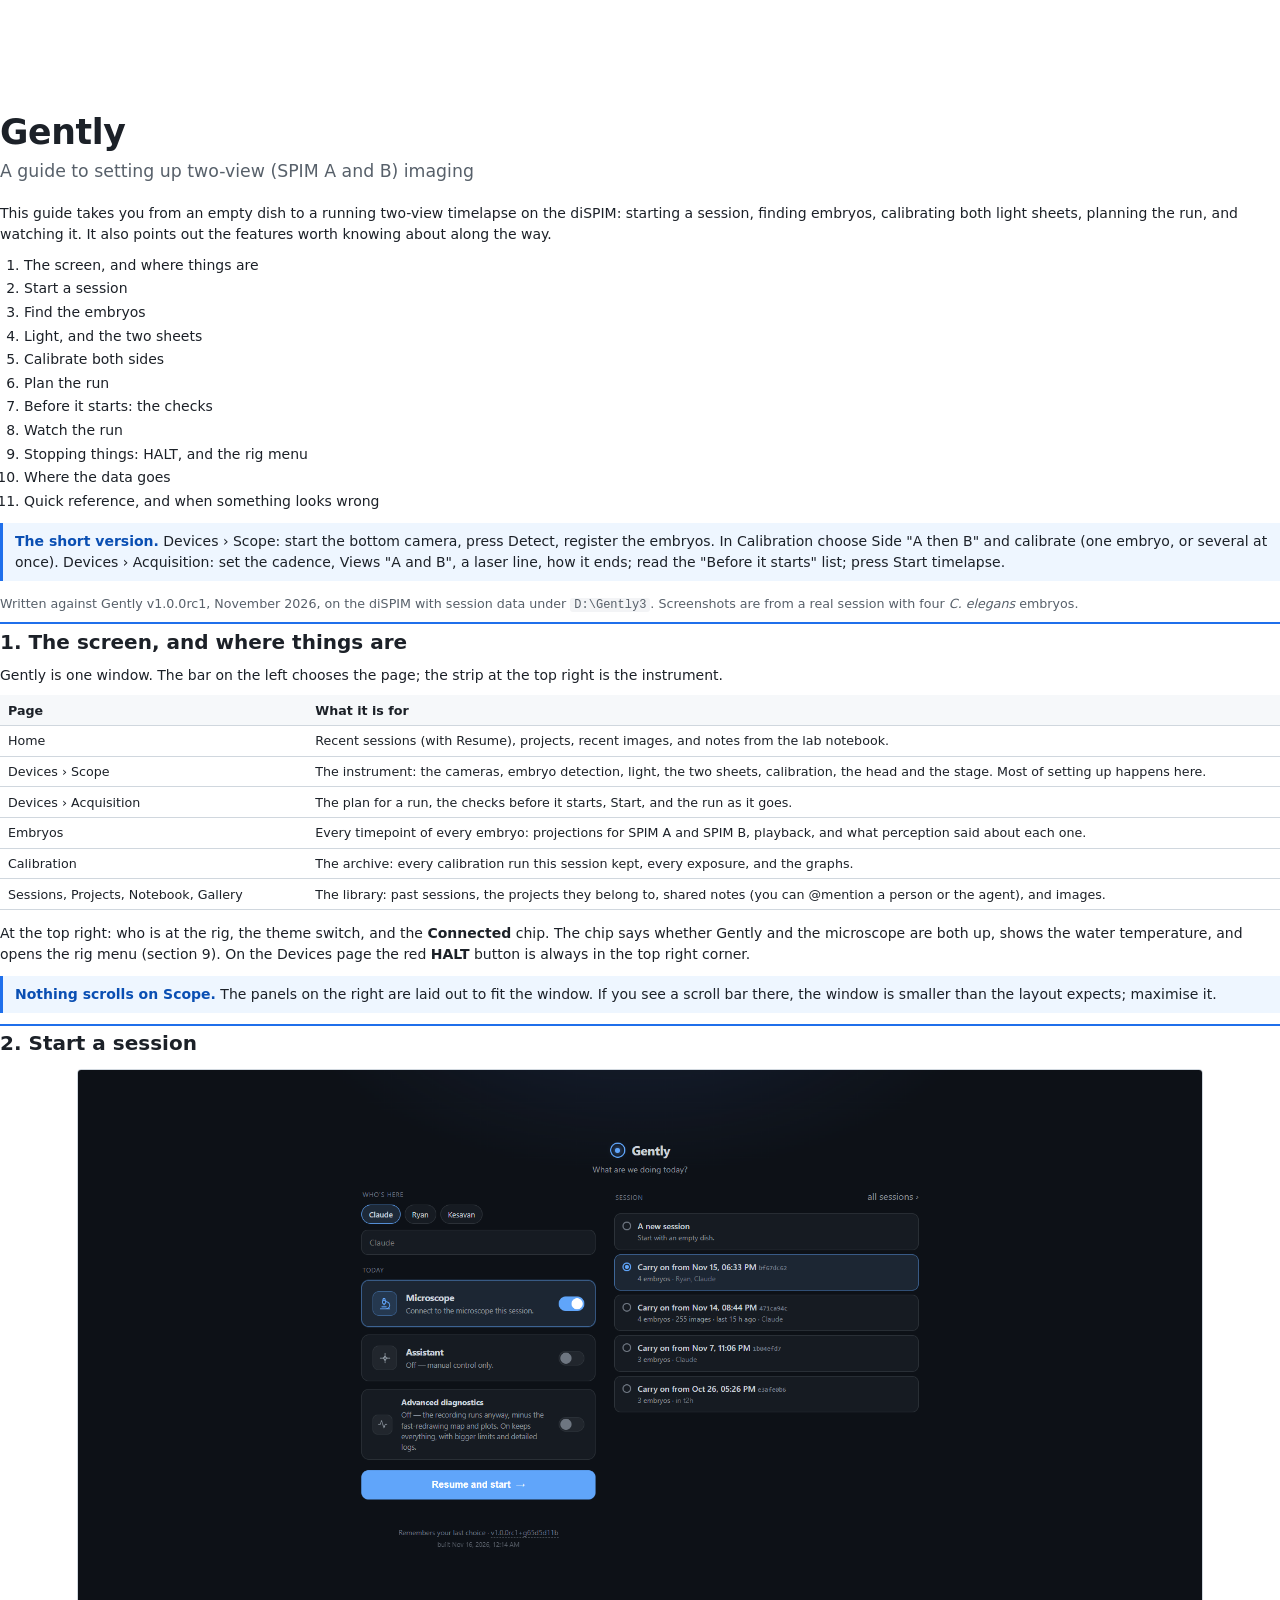
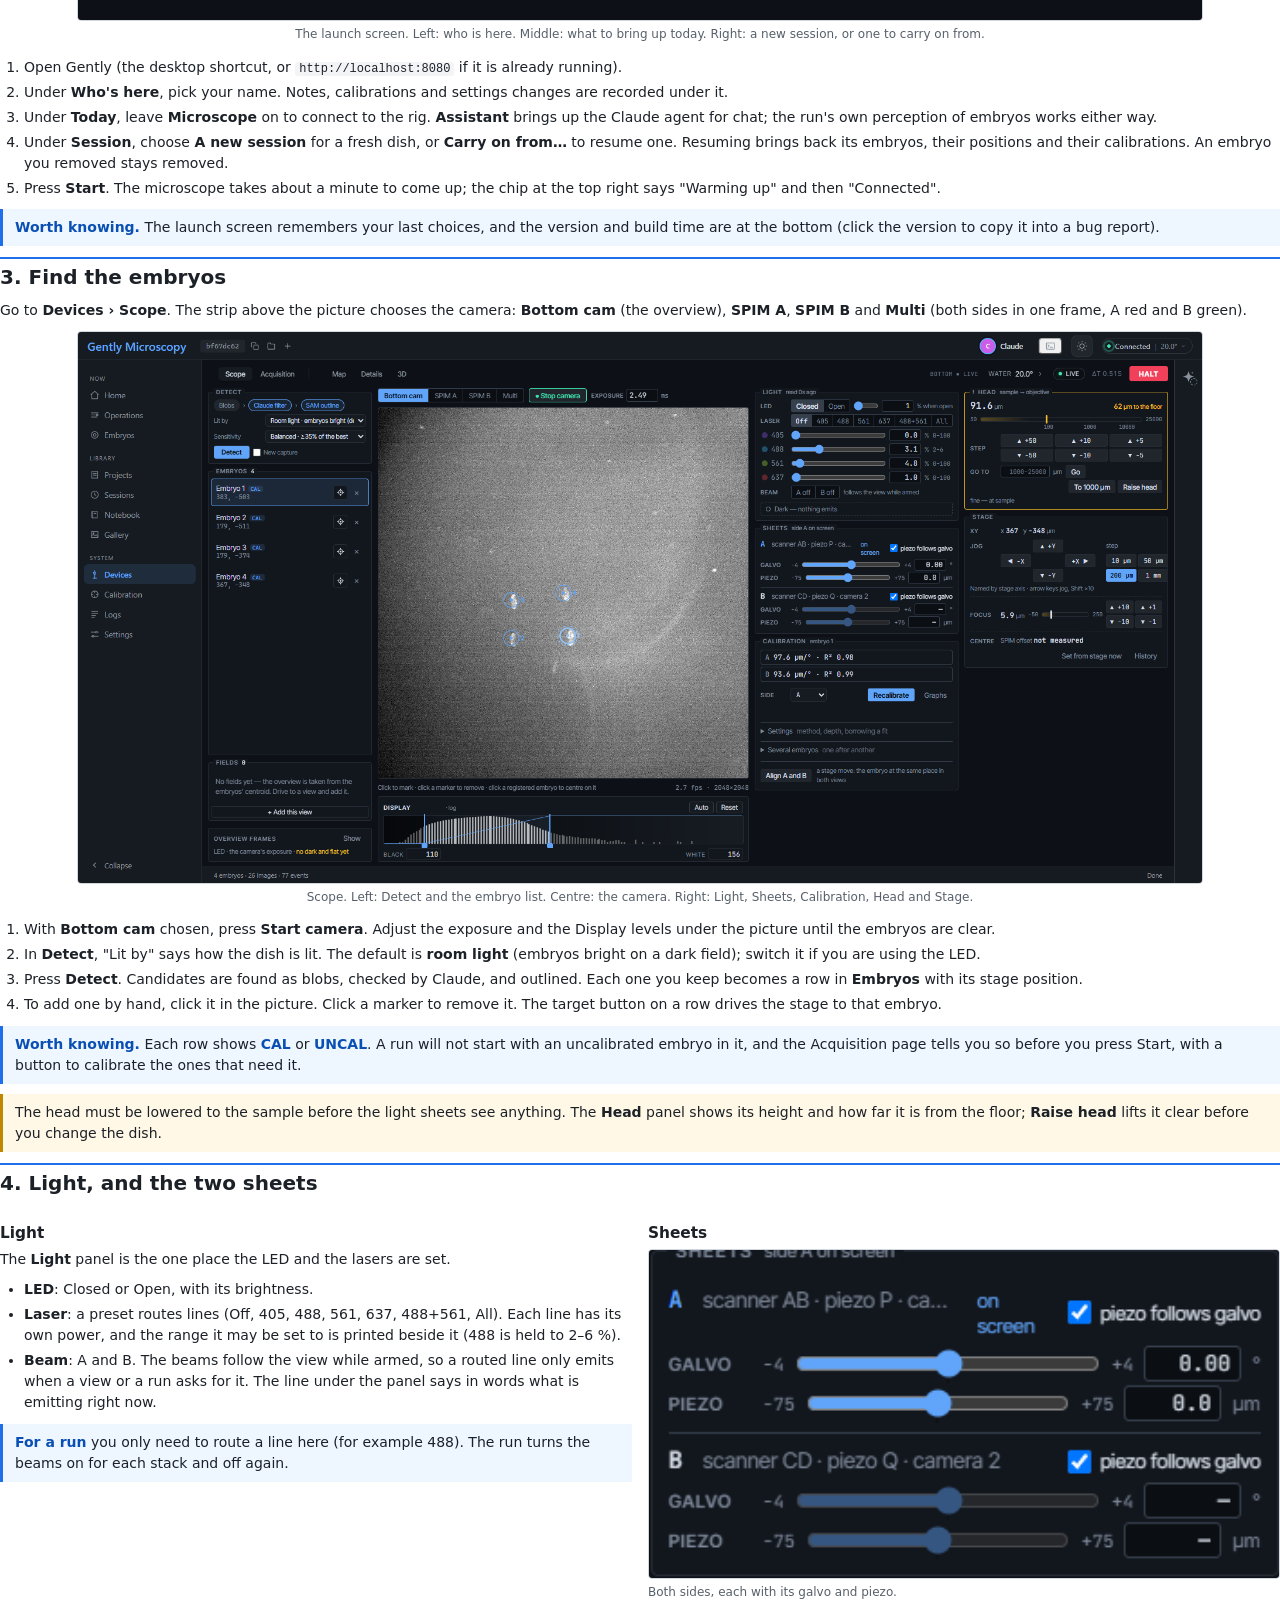
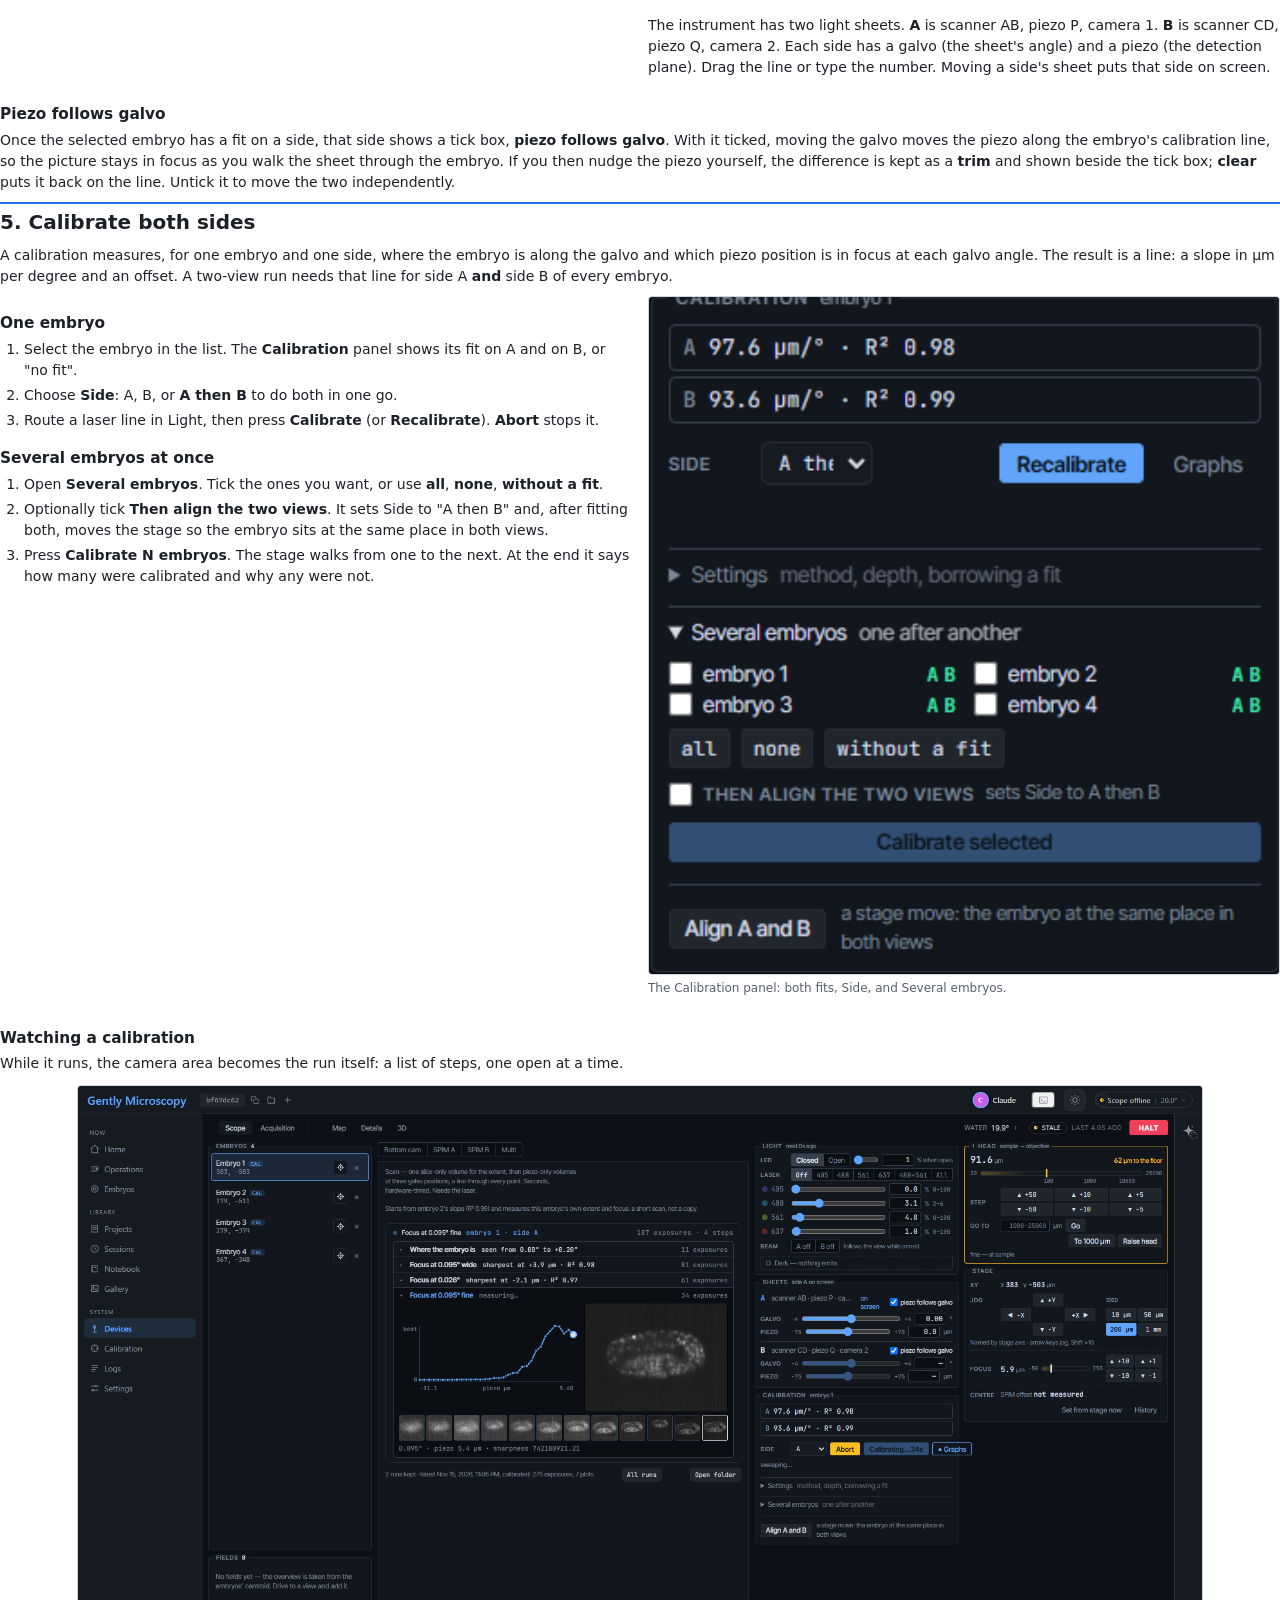
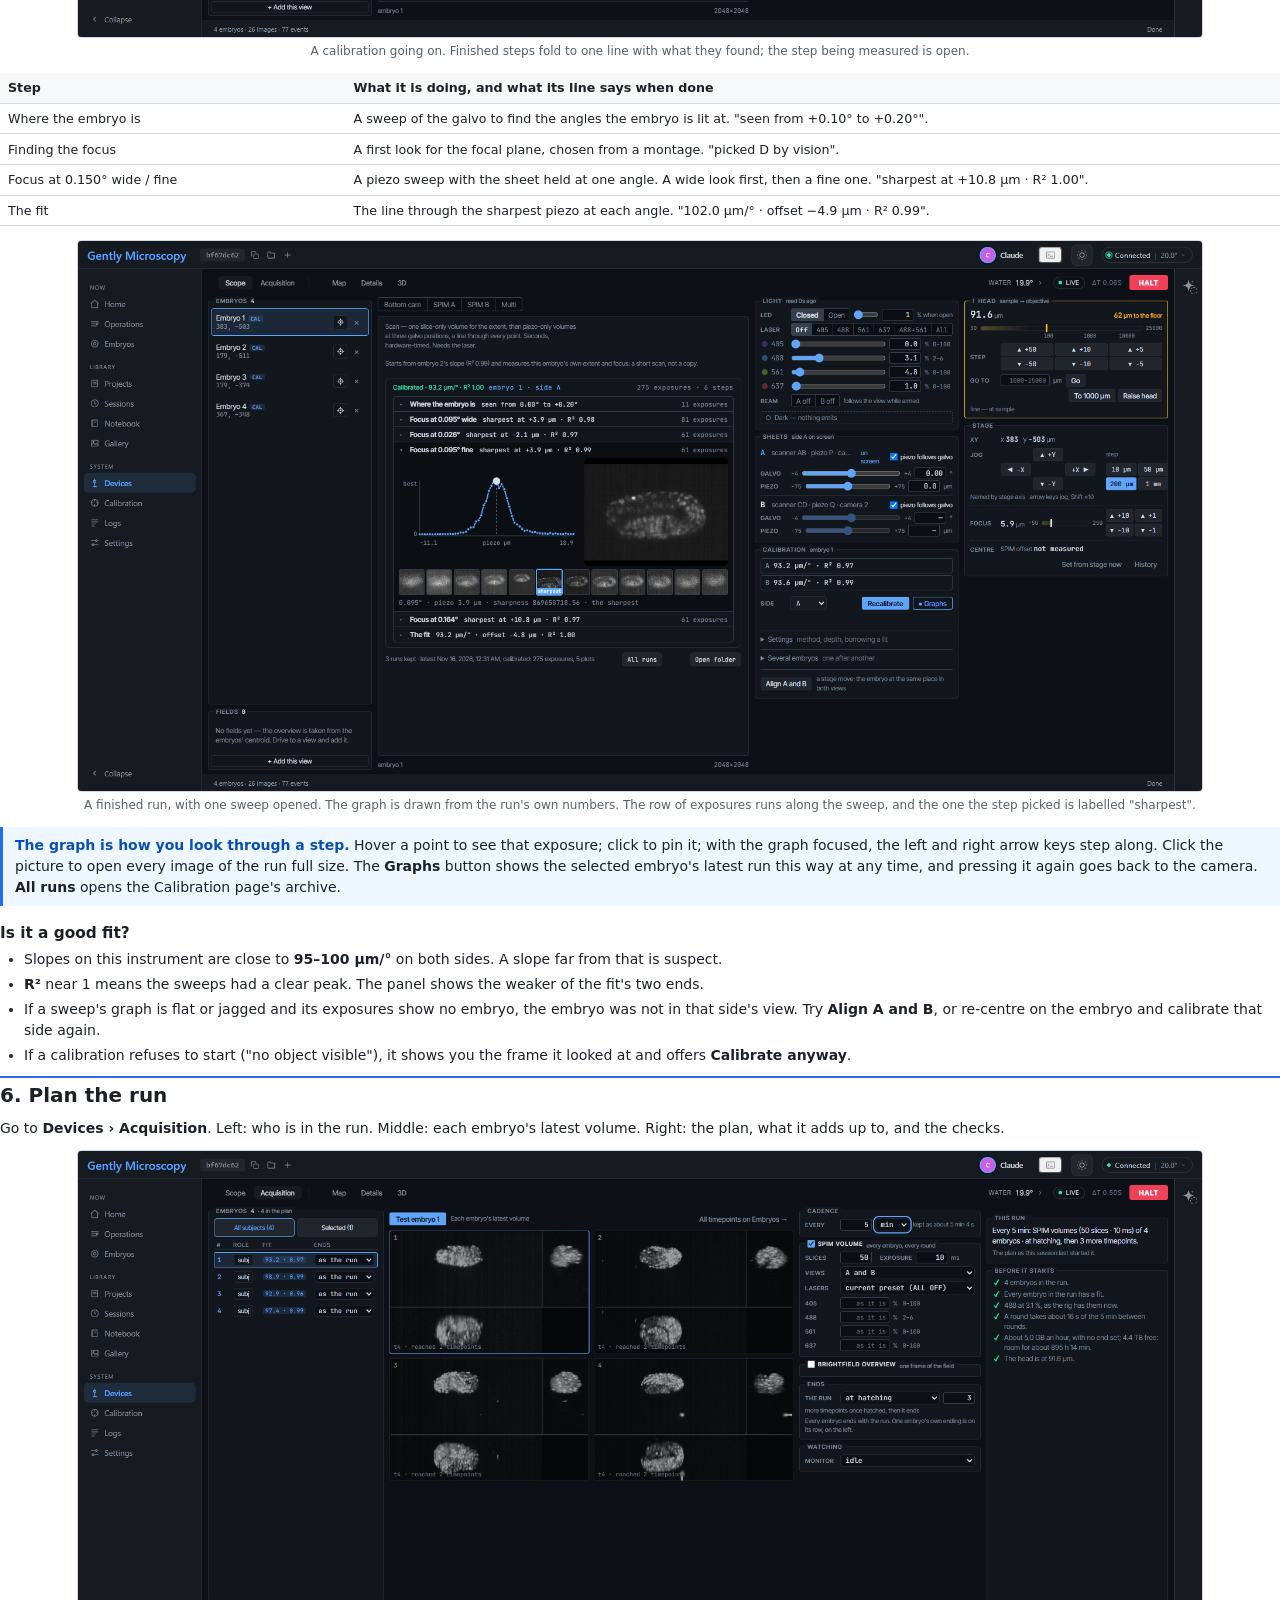
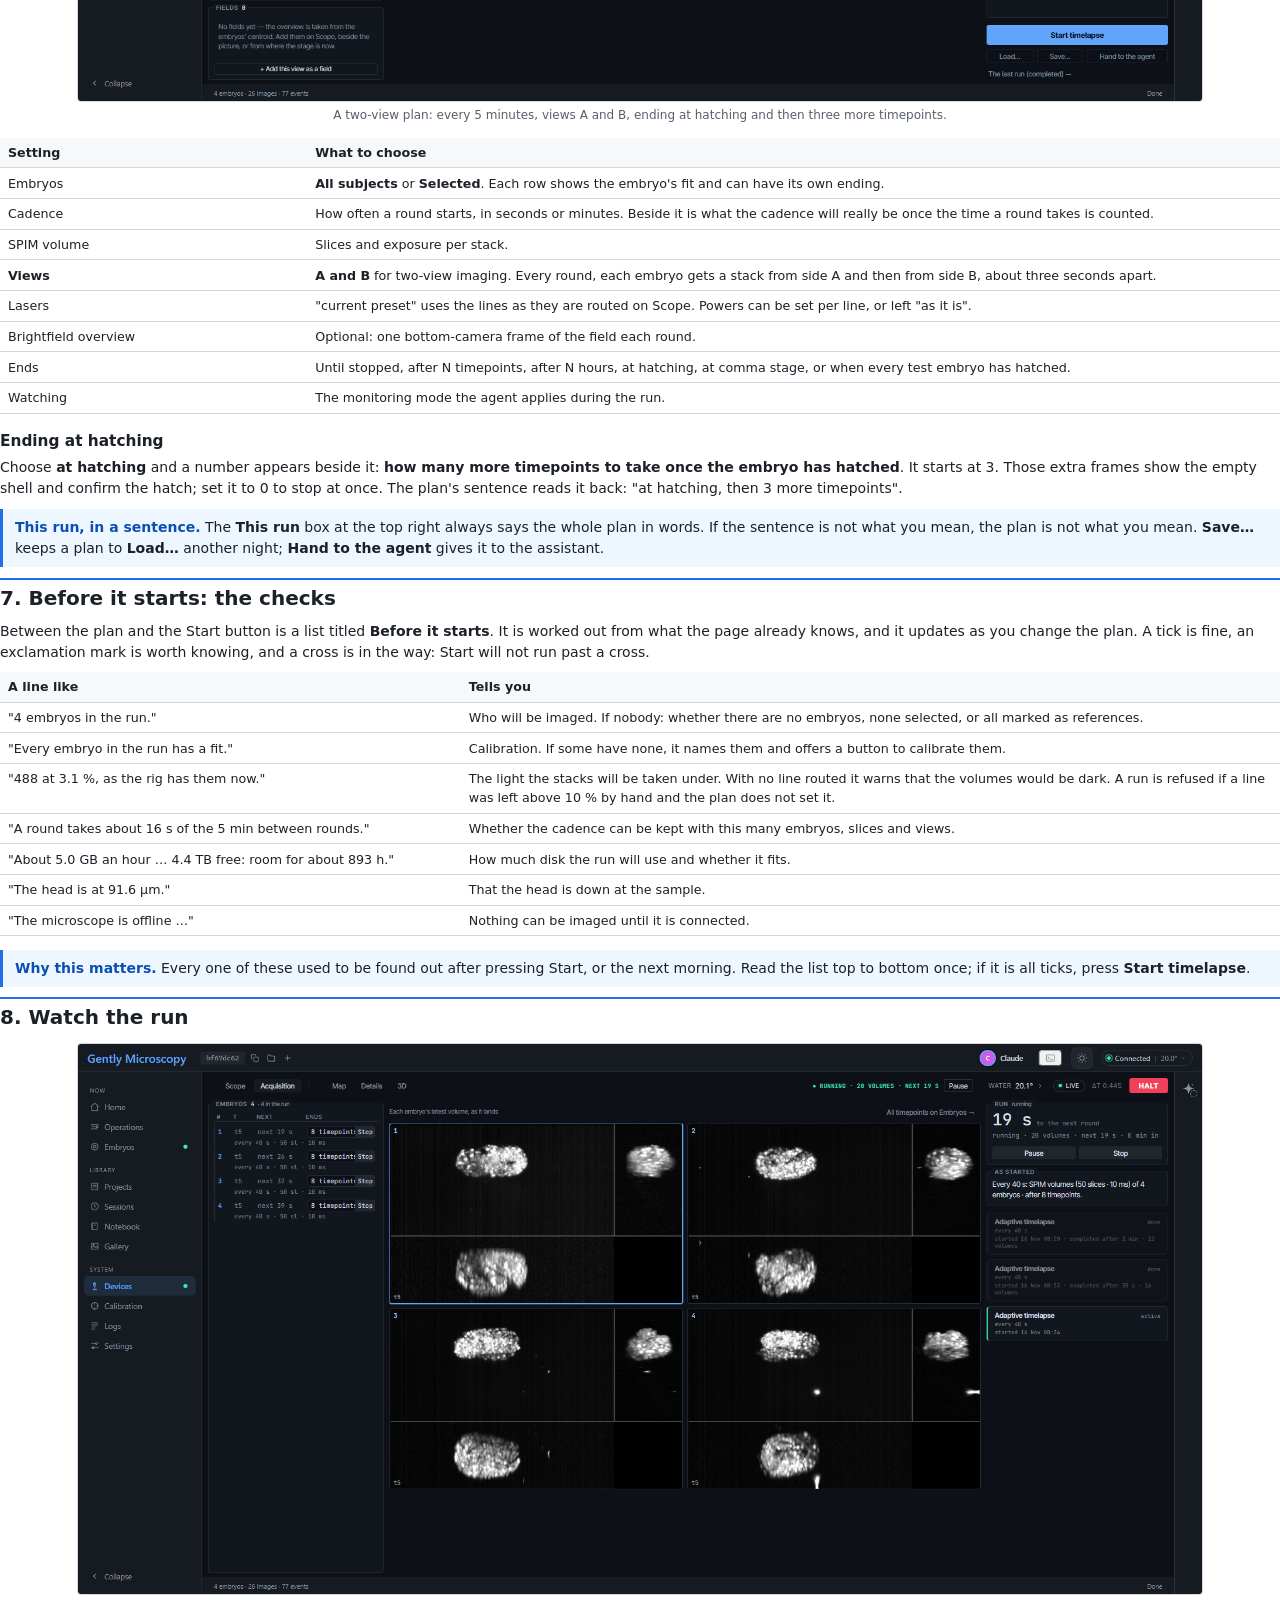
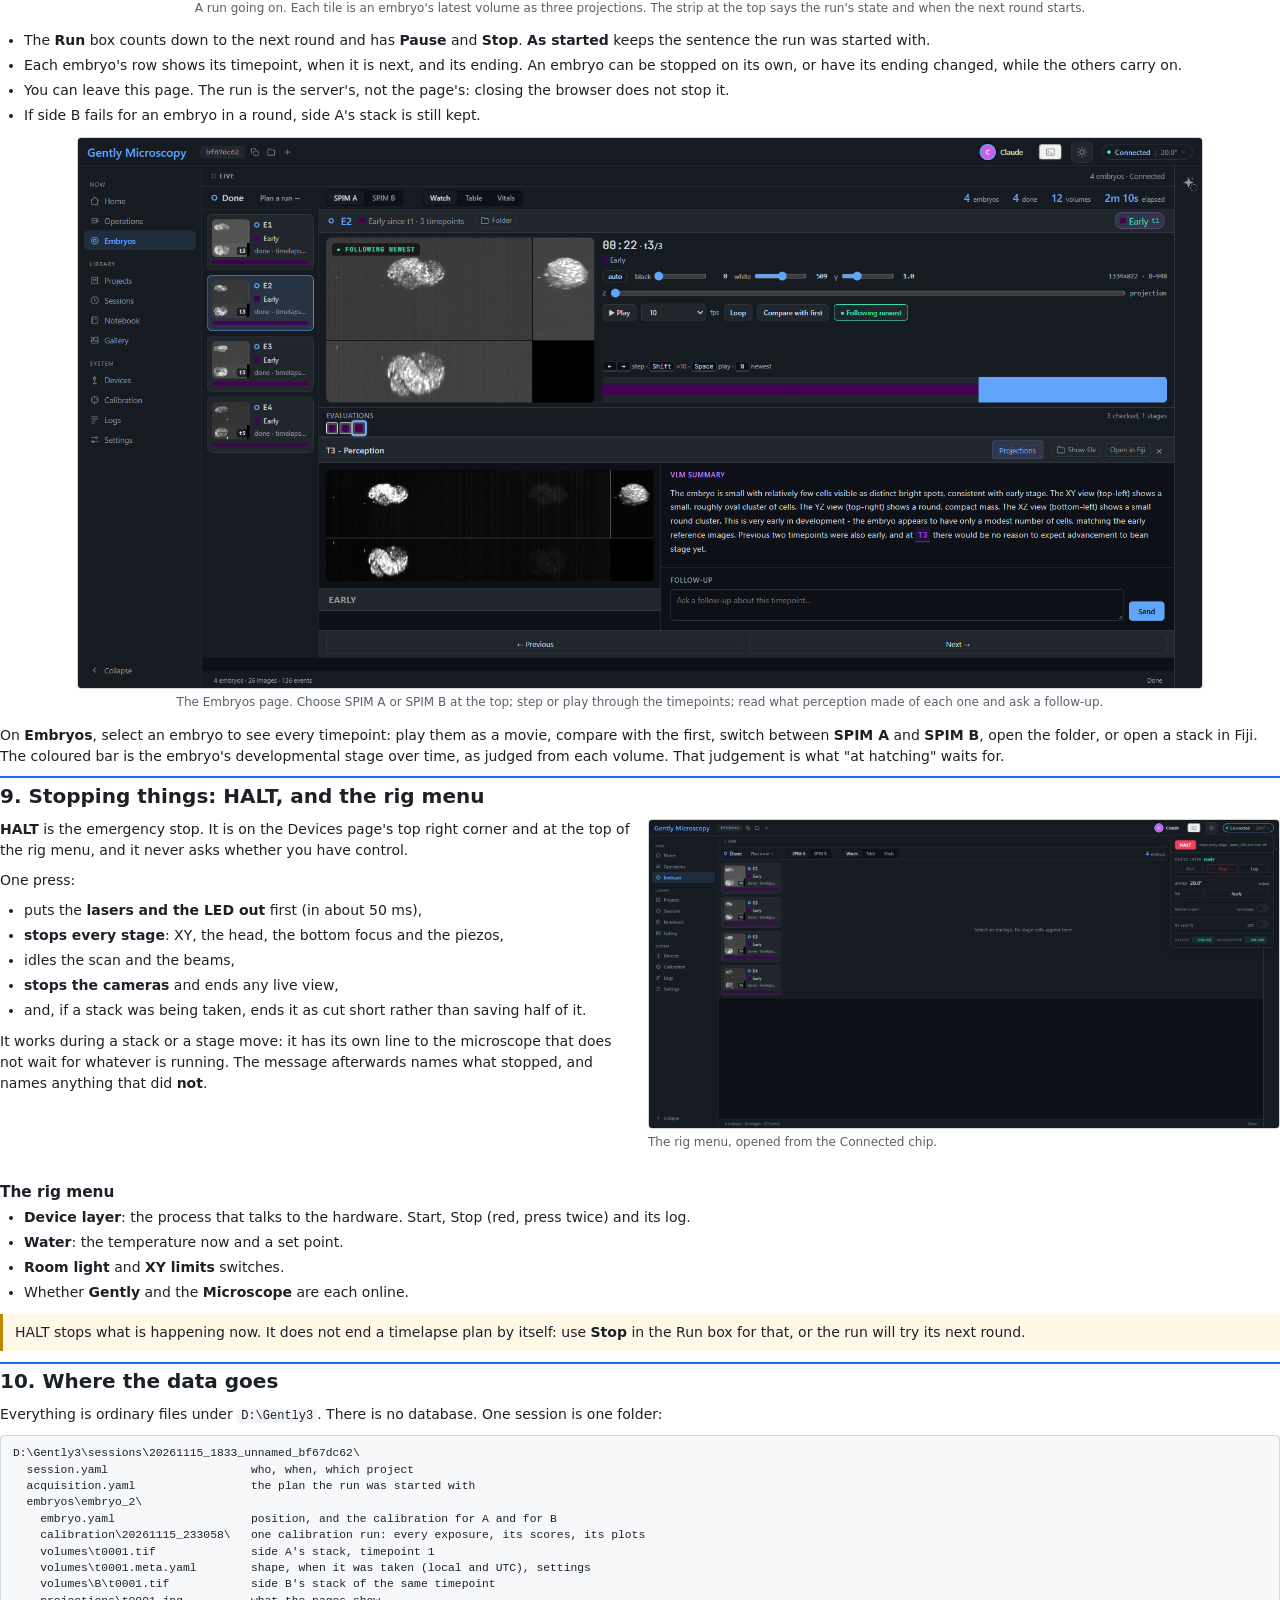
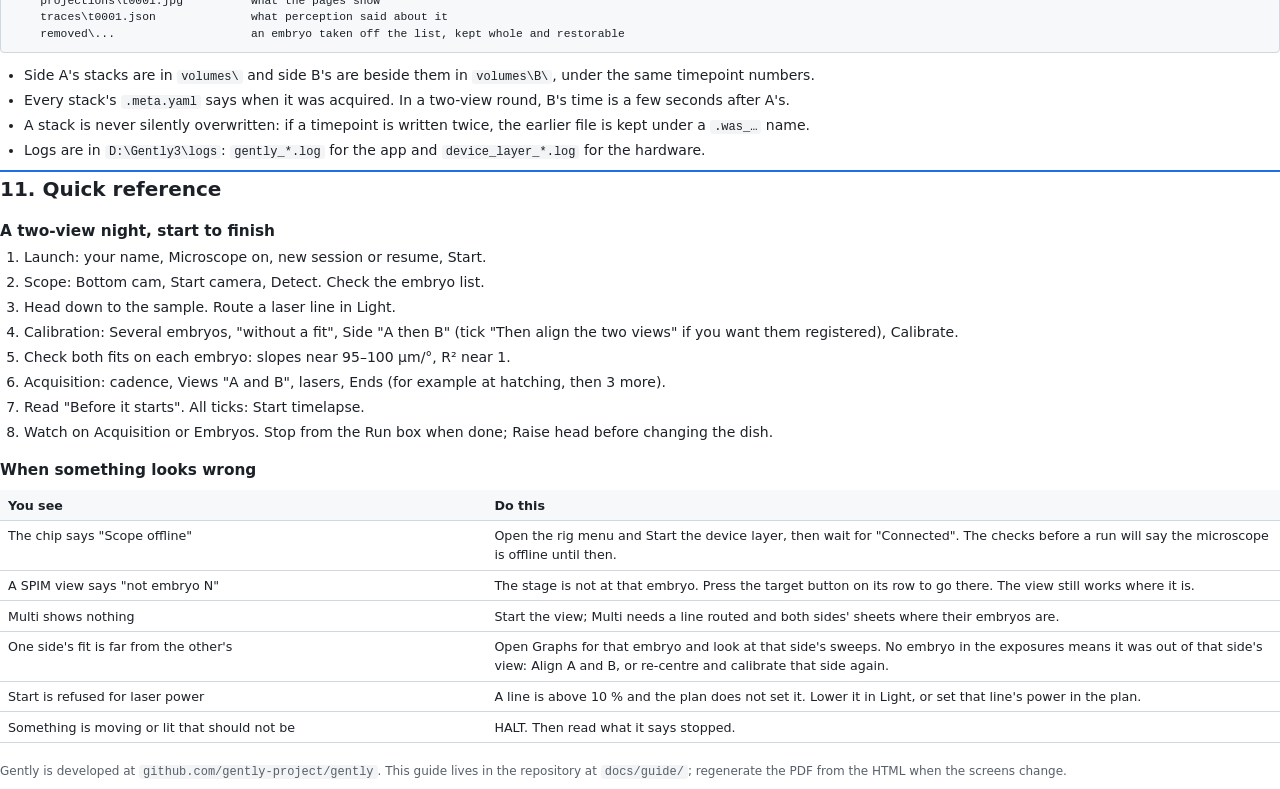
==== docs/guide/gently-two-view-imaging-guide.html @ e86435c5 "A guide to two-view imaging, with pictures docs/guide/ holds a guide to setting up a two-view (SPIM " ====
<!doctype html>
<html lang="en">
<head>
<meta charset="utf-8">
<title>Gently: a guide to two-view imaging</title>
<style>
  @page { size: A4; margin: 16mm 15mm 16mm 15mm; }
  * { box-sizing: border-box; }
  body { font: 10.5pt/1.5 "Segoe UI", -apple-system, Inter, system-ui, sans-serif; color: #1c2128; margin: 0; }
  h1 { font-size: 26pt; line-height: 1.15; margin: 0 0 4pt; letter-spacing: -0.01em; }
  h2 { font-size: 15pt; margin: 0 0 6pt; padding-top: 2pt; border-top: 2px solid #1f6feb; page-break-after: avoid; }
  h3 { font-size: 11.5pt; margin: 12pt 0 3pt; page-break-after: avoid; }
  p { margin: 0 0 7pt; }
  ol, ul { margin: 0 0 7pt; padding-left: 18pt; }
  li { margin-bottom: 3pt; }
  section { page-break-before: always; }
  .cover { page-break-before: avoid; padding-top: 30mm; }
  .cover .sub { font-size: 13pt; color: #57606a; margin-bottom: 14pt; }
  .cover .meta { color: #57606a; font-size: 9.5pt; margin-top: 10pt; }
  figure { margin: 8pt 0 10pt; page-break-inside: avoid; }
  figure img { width: 100%; border: 1px solid #d0d7de; border-radius: 4px; display: block; }
  figure.shot img { width: 88%; margin: 0 auto; }
  figure.shot figcaption { text-align: center; }
  figure.narrow img { width: 58%; }
  figure.half img { width: 46%; }
  figcaption { font-size: 9pt; color: #57606a; margin-top: 3pt; }
  .key { background: #eef6ff; border-left: 3px solid #1f6feb; padding: 6pt 9pt; margin: 8pt 0; page-break-inside: avoid; }
  .key b { color: #0a4fb3; }
  .warn { background: #fff8e6; border-left: 3px solid #bf8700; padding: 6pt 9pt; margin: 8pt 0; page-break-inside: avoid; }
  .ui { font-weight: 600; white-space: nowrap; }
  code { font: 9pt Consolas, "JetBrains Mono", monospace; background: #f3f4f6; padding: 0 3pt; border-radius: 3px; }
  pre { font: 8.5pt/1.45 Consolas, "JetBrains Mono", monospace; background: #f6f8fa; border: 1px solid #d0d7de; border-radius: 4px; padding: 7pt 9pt; margin: 6pt 0 9pt; page-break-inside: avoid; }
  table { border-collapse: collapse; width: 100%; margin: 6pt 0 10pt; font-size: 9.5pt; page-break-inside: avoid; }
  th, td { text-align: left; vertical-align: top; padding: 4pt 6pt; border-bottom: 1px solid #d0d7de; }
  th { font-weight: 600; background: #f6f8fa; }
  .toc li { margin-bottom: 2pt; }
  .two { display: flex; gap: 12pt; align-items: flex-start; }
  .two > * { flex: 1 1 0; min-width: 0; }
</style>
</head>
<body>

<section class="cover">
  <h1>Gently</h1>
  <div class="sub">A guide to setting up two-view (SPIM A and B) imaging</div>
  <p>This guide takes you from an empty dish to a running two-view timelapse on the diSPIM: starting a session, finding embryos, calibrating both light sheets, planning the run, and watching it. It also points out the features worth knowing about along the way.</p>
  <ol class="toc">
    <li>The screen, and where things are</li>
    <li>Start a session</li>
    <li>Find the embryos</li>
    <li>Light, and the two sheets</li>
    <li>Calibrate both sides</li>
    <li>Plan the run</li>
    <li>Before it starts: the checks</li>
    <li>Watch the run</li>
    <li>Stopping things: HALT, and the rig menu</li>
    <li>Where the data goes</li>
    <li>Quick reference, and when something looks wrong</li>
  </ol>
  <div class="key"><b>The short version.</b> Devices &rsaquo; Scope: start the bottom camera, press Detect, register the embryos. In Calibration choose Side "A then B" and calibrate (one embryo, or several at once). Devices &rsaquo; Acquisition: set the cadence, Views "A and B", a laser line, how it ends; read the "Before it starts" list; press Start timelapse.</div>
  <p class="meta">Written against Gently v1.0.0rc1, November 2026, on the diSPIM with session data under <code>D:\Gently3</code>. Screenshots are from a real session with four <i>C. elegans</i> embryos.</p>
</section>

<section>
  <h2>1. The screen, and where things are</h2>
  <p>Gently is one window. The bar on the left chooses the page; the strip at the top right is the instrument.</p>
  <table>
    <tr><th style="width:24%">Page</th><th>What it is for</th></tr>
    <tr><td>Home</td><td>Recent sessions (with Resume), projects, recent images, and notes from the lab notebook.</td></tr>
    <tr><td>Devices &rsaquo; Scope</td><td>The instrument: the cameras, embryo detection, light, the two sheets, calibration, the head and the stage. Most of setting up happens here.</td></tr>
    <tr><td>Devices &rsaquo; Acquisition</td><td>The plan for a run, the checks before it starts, Start, and the run as it goes.</td></tr>
    <tr><td>Embryos</td><td>Every timepoint of every embryo: projections for SPIM A and SPIM B, playback, and what perception said about each one.</td></tr>
    <tr><td>Calibration</td><td>The archive: every calibration run this session kept, every exposure, and the graphs.</td></tr>
    <tr><td>Sessions, Projects, Notebook, Gallery</td><td>The library: past sessions, the projects they belong to, shared notes (you can @mention a person or the agent), and images.</td></tr>
  </table>
  <p>At the top right: who is at the rig, the theme switch, and the <span class="ui">Connected</span> chip. The chip says whether Gently and the microscope are both up, shows the water temperature, and opens the rig menu (section 9). On the Devices page the red <span class="ui">HALT</span> button is always in the top right corner.</p>
  <div class="key"><b>Nothing scrolls on Scope.</b> The panels on the right are laid out to fit the window. If you see a scroll bar there, the window is smaller than the layout expects; maximise it.</div>
</section>

<section>
  <h2>2. Start a session</h2>
  <figure class="shot"><img src="img/01-launch.png" alt="The launch screen"><figcaption>The launch screen. Left: who is here. Middle: what to bring up today. Right: a new session, or one to carry on from.</figcaption></figure>
  <ol>
    <li>Open Gently (the desktop shortcut, or <code>http://localhost:8080</code> if it is already running).</li>
    <li>Under <span class="ui">Who's here</span>, pick your name. Notes, calibrations and settings changes are recorded under it.</li>
    <li>Under <span class="ui">Today</span>, leave <span class="ui">Microscope</span> on to connect to the rig. <span class="ui">Assistant</span> brings up the Claude agent for chat; the run's own perception of embryos works either way.</li>
    <li>Under <span class="ui">Session</span>, choose <span class="ui">A new session</span> for a fresh dish, or <span class="ui">Carry on from&hellip;</span> to resume one. Resuming brings back its embryos, their positions and their calibrations. An embryo you removed stays removed.</li>
    <li>Press <span class="ui">Start</span>. The microscope takes about a minute to come up; the chip at the top right says "Warming up" and then "Connected".</li>
  </ol>
  <div class="key"><b>Worth knowing.</b> The launch screen remembers your last choices, and the version and build time are at the bottom (click the version to copy it into a bug report).</div>
</section>

<section>
  <h2>3. Find the embryos</h2>
  <p>Go to <span class="ui">Devices &rsaquo; Scope</span>. The strip above the picture chooses the camera: <span class="ui">Bottom cam</span> (the overview), <span class="ui">SPIM A</span>, <span class="ui">SPIM B</span> and <span class="ui">Multi</span> (both sides in one frame, A red and B green).</p>
  <figure class="shot"><img src="img/03-scope-bottom.png" alt="Scope with the bottom camera and four detected embryos"><figcaption>Scope. Left: Detect and the embryo list. Centre: the camera. Right: Light, Sheets, Calibration, Head and Stage.</figcaption></figure>
  <ol>
    <li>With <span class="ui">Bottom cam</span> chosen, press <span class="ui">Start camera</span>. Adjust the exposure and the Display levels under the picture until the embryos are clear.</li>
    <li>In <span class="ui">Detect</span>, "Lit by" says how the dish is lit. The default is <b>room light</b> (embryos bright on a dark field); switch it if you are using the LED.</li>
    <li>Press <span class="ui">Detect</span>. Candidates are found as blobs, checked by Claude, and outlined. Each one you keep becomes a row in <span class="ui">Embryos</span> with its stage position.</li>
    <li>To add one by hand, click it in the picture. Click a marker to remove it. The target button on a row drives the stage to that embryo.</li>
  </ol>
  <div class="key"><b>Worth knowing.</b> Each row shows <b>CAL</b> or <b>UNCAL</b>. A run will not start with an uncalibrated embryo in it, and the Acquisition page tells you so before you press Start, with a button to calibrate the ones that need it.</div>
  <div class="warn">The head must be lowered to the sample before the light sheets see anything. The <span class="ui">Head</span> panel shows its height and how far it is from the floor; <span class="ui">Raise head</span> lifts it clear before you change the dish.</div>
</section>

<section>
  <h2>4. Light, and the two sheets</h2>
  <div class="two">
    <div>
      <h3>Light</h3>
      <p>The <span class="ui">Light</span> panel is the one place the LED and the lasers are set.</p>
      <ul>
        <li><b>LED</b>: Closed or Open, with its brightness.</li>
        <li><b>Laser</b>: a preset routes lines (Off, 405, 488, 561, 637, 488+561, All). Each line has its own power, and the range it may be set to is printed beside it (488 is held to 2&ndash;6 %).</li>
        <li><b>Beam</b>: A and B. The beams follow the view while armed, so a routed line only emits when a view or a run asks for it. The line under the panel says in words what is emitting right now.</li>
      </ul>
      <div class="key"><b>For a run</b> you only need to route a line here (for example 488). The run turns the beams on for each stack and off again.</div>
    </div>
    <div>
      <h3>Sheets</h3>
      <figure style="margin-top:0"><img src="img/04b-sheets.png" alt="The Sheets panel"><figcaption>Both sides, each with its galvo and piezo.</figcaption></figure>
      <p>The instrument has two light sheets. <b>A</b> is scanner AB, piezo P, camera 1. <b>B</b> is scanner CD, piezo Q, camera 2. Each side has a galvo (the sheet's angle) and a piezo (the detection plane). Drag the line or type the number. Moving a side's sheet puts that side on screen.</p>
    </div>
  </div>
  <h3>Piezo follows galvo</h3>
  <p>Once the selected embryo has a fit on a side, that side shows a tick box, <span class="ui">piezo follows galvo</span>. With it ticked, moving the galvo moves the piezo along the embryo's calibration line, so the picture stays in focus as you walk the sheet through the embryo. If you then nudge the piezo yourself, the difference is kept as a <b>trim</b> and shown beside the tick box; <span class="ui">clear</span> puts it back on the line. Untick it to move the two independently.</p>
</section>

<section>
  <h2>5. Calibrate both sides</h2>
  <p>A calibration measures, for one embryo and one side, where the embryo is along the galvo and which piezo position is in focus at each galvo angle. The result is a line: a slope in µm per degree and an offset. A two-view run needs that line for side A <b>and</b> side B of every embryo.</p>
  <div class="two">
    <div>
      <h3>One embryo</h3>
      <ol>
        <li>Select the embryo in the list. The <span class="ui">Calibration</span> panel shows its fit on A and on B, or "no fit".</li>
        <li>Choose <span class="ui">Side</span>: A, B, or <b>A then B</b> to do both in one go.</li>
        <li>Route a laser line in Light, then press <span class="ui">Calibrate</span> (or <span class="ui">Recalibrate</span>). <span class="ui">Abort</span> stops it.</li>
      </ol>
      <h3>Several embryos at once</h3>
      <ol>
        <li>Open <span class="ui">Several embryos</span>. Tick the ones you want, or use <span class="ui">all</span>, <span class="ui">none</span>, <span class="ui">without a fit</span>.</li>
        <li>Optionally tick <span class="ui">Then align the two views</span>. It sets Side to "A then B" and, after fitting both, moves the stage so the embryo sits at the same place in both views.</li>
        <li>Press <span class="ui">Calibrate N embryos</span>. The stage walks from one to the next. At the end it says how many were calibrated and why any were not.</li>
      </ol>
    </div>
    <div>
      <figure style="margin-top:0"><img src="img/05b-several.png" alt="The Calibration panel with Several embryos open"><figcaption>The Calibration panel: both fits, Side, and Several embryos.</figcaption></figure>
    </div>
  </div>
  <h3>Watching a calibration</h3>
  <p>While it runs, the camera area becomes the run itself: a list of steps, one open at a time.</p>
  <figure class="shot"><img src="img/05-calibrating-live.png" alt="A calibration in progress"><figcaption>A calibration going on. Finished steps fold to one line with what they found; the step being measured is open.</figcaption></figure>
  <table>
    <tr><th style="width:27%">Step</th><th>What it is doing, and what its line says when done</th></tr>
    <tr><td>Where the embryo is</td><td>A sweep of the galvo to find the angles the embryo is lit at. "seen from +0.10° to +0.20°".</td></tr>
    <tr><td>Finding the focus</td><td>A first look for the focal plane, chosen from a montage. "picked D by vision".</td></tr>
    <tr><td>Focus at 0.150° wide / fine</td><td>A piezo sweep with the sheet held at one angle. A wide look first, then a fine one. "sharpest at +10.8 µm · R² 1.00".</td></tr>
    <tr><td>The fit</td><td>The line through the sharpest piezo at each angle. "102.0 µm/° · offset −4.9 µm · R² 0.99".</td></tr>
  </table>
  <figure class="shot"><img src="img/06-calibrated-fit.png" alt="A kept calibration with one sweep open"><figcaption>A finished run, with one sweep opened. The graph is drawn from the run's own numbers. The row of exposures runs along the sweep, and the one the step picked is labelled "sharpest".</figcaption></figure>
  <div class="key"><b>The graph is how you look through a step.</b> Hover a point to see that exposure; click to pin it; with the graph focused, the left and right arrow keys step along. Click the picture to open every image of the run full size. The <span class="ui">Graphs</span> button shows the selected embryo's latest run this way at any time, and pressing it again goes back to the camera. <span class="ui">All runs</span> opens the Calibration page's archive.</div>
  <h3>Is it a good fit?</h3>
  <ul>
    <li>Slopes on this instrument are close to <b>95&ndash;100 µm/°</b> on both sides. A slope far from that is suspect.</li>
    <li><b>R²</b> near 1 means the sweeps had a clear peak. The panel shows the weaker of the fit's two ends.</li>
    <li>If a sweep's graph is flat or jagged and its exposures show no embryo, the embryo was not in that side's view. Try <span class="ui">Align A and B</span>, or re-centre on the embryo and calibrate that side again.</li>
    <li>If a calibration refuses to start ("no object visible"), it shows you the frame it looked at and offers <span class="ui">Calibrate anyway</span>.</li>
  </ul>
</section>

<section>
  <h2>6. Plan the run</h2>
  <p>Go to <span class="ui">Devices &rsaquo; Acquisition</span>. Left: who is in the run. Middle: each embryo's latest volume. Right: the plan, what it adds up to, and the checks.</p>
  <figure class="shot"><img src="img/07-plan-preflight.png" alt="The Acquisition plan with its checks"><figcaption>A two-view plan: every 5 minutes, views A and B, ending at hatching and then three more timepoints.</figcaption></figure>
  <table>
    <tr><th style="width:24%">Setting</th><th>What to choose</th></tr>
    <tr><td>Embryos</td><td><span class="ui">All subjects</span> or <span class="ui">Selected</span>. Each row shows the embryo's fit and can have its own ending.</td></tr>
    <tr><td>Cadence</td><td>How often a round starts, in seconds or minutes. Beside it is what the cadence will really be once the time a round takes is counted.</td></tr>
    <tr><td>SPIM volume</td><td>Slices and exposure per stack.</td></tr>
    <tr><td><b>Views</b></td><td><b>A and B</b> for two-view imaging. Every round, each embryo gets a stack from side A and then from side B, about three seconds apart.</td></tr>
    <tr><td>Lasers</td><td>"current preset" uses the lines as they are routed on Scope. Powers can be set per line, or left "as it is".</td></tr>
    <tr><td>Brightfield overview</td><td>Optional: one bottom-camera frame of the field each round.</td></tr>
    <tr><td>Ends</td><td>Until stopped, after N timepoints, after N hours, at hatching, at comma stage, or when every test embryo has hatched.</td></tr>
    <tr><td>Watching</td><td>The monitoring mode the agent applies during the run.</td></tr>
  </table>
  <h3>Ending at hatching</h3>
  <p>Choose <span class="ui">at hatching</span> and a number appears beside it: <b>how many more timepoints to take once the embryo has hatched</b>. It starts at 3. Those extra frames show the empty shell and confirm the hatch; set it to 0 to stop at once. The plan's sentence reads it back: "at hatching, then 3 more timepoints".</p>
  <div class="key"><b>This run, in a sentence.</b> The <span class="ui">This run</span> box at the top right always says the whole plan in words. If the sentence is not what you mean, the plan is not what you mean. <span class="ui">Save&hellip;</span> keeps a plan to <span class="ui">Load&hellip;</span> another night; <span class="ui">Hand to the agent</span> gives it to the assistant.</div>
</section>

<section>
  <h2>7. Before it starts: the checks</h2>
  <p>Between the plan and the Start button is a list titled <span class="ui">Before it starts</span>. It is worked out from what the page already knows, and it updates as you change the plan. A tick is fine, an exclamation mark is worth knowing, and a cross is in the way: Start will not run past a cross.</p>
  <table>
    <tr><th style="width:36%">A line like</th><th>Tells you</th></tr>
    <tr><td>"4 embryos in the run."</td><td>Who will be imaged. If nobody: whether there are no embryos, none selected, or all marked as references.</td></tr>
    <tr><td>"Every embryo in the run has a fit."</td><td>Calibration. If some have none, it names them and offers a button to calibrate them.</td></tr>
    <tr><td>"488 at 3.1 %, as the rig has them now."</td><td>The light the stacks will be taken under. With no line routed it warns that the volumes would be dark. A run is refused if a line was left above 10 % by hand and the plan does not set it.</td></tr>
    <tr><td>"A round takes about 16 s of the 5 min between rounds."</td><td>Whether the cadence can be kept with this many embryos, slices and views.</td></tr>
    <tr><td>"About 5.0 GB an hour &hellip; 4.4 TB free: room for about 893 h."</td><td>How much disk the run will use and whether it fits.</td></tr>
    <tr><td>"The head is at 91.6 µm."</td><td>That the head is down at the sample.</td></tr>
    <tr><td>"The microscope is offline &hellip;"</td><td>Nothing can be imaged until it is connected.</td></tr>
  </table>
  <div class="key"><b>Why this matters.</b> Every one of these used to be found out after pressing Start, or the next morning. Read the list top to bottom once; if it is all ticks, press <span class="ui">Start timelapse</span>.</div>
</section>

<section>
  <h2>8. Watch the run</h2>
  <figure class="shot"><img src="img/08-run-going.png" alt="A run in progress"><figcaption>A run going on. Each tile is an embryo's latest volume as three projections. The strip at the top says the run's state and when the next round starts.</figcaption></figure>
  <ul>
    <li>The <span class="ui">Run</span> box counts down to the next round and has <span class="ui">Pause</span> and <span class="ui">Stop</span>. <span class="ui">As started</span> keeps the sentence the run was started with.</li>
    <li>Each embryo's row shows its timepoint, when it is next, and its ending. An embryo can be stopped on its own, or have its ending changed, while the others carry on.</li>
    <li>You can leave this page. The run is the server's, not the page's: closing the browser does not stop it.</li>
    <li>If side B fails for an embryo in a round, side A's stack is still kept.</li>
  </ul>
  <figure class="shot"><img src="img/10-embryos.png" alt="The Embryos page"><figcaption>The Embryos page. Choose SPIM A or SPIM B at the top; step or play through the timepoints; read what perception made of each one and ask a follow-up.</figcaption></figure>
  <p>On <span class="ui">Embryos</span>, select an embryo to see every timepoint: play them as a movie, compare with the first, switch between <span class="ui">SPIM A</span> and <span class="ui">SPIM B</span>, open the folder, or open a stack in Fiji. The coloured bar is the embryo's developmental stage over time, as judged from each volume. That judgement is what "at hatching" waits for.</p>
</section>

<section>
  <h2>9. Stopping things: HALT, and the rig menu</h2>
  <div class="two">
    <div>
      <p><span class="ui">HALT</span> is the emergency stop. It is on the Devices page's top right corner and at the top of the rig menu, and it never asks whether you have control.</p>
      <p>One press:</p>
      <ul>
        <li>puts the <b>lasers and the LED out</b> first (in about 50 ms),</li>
        <li><b>stops every stage</b>: XY, the head, the bottom focus and the piezos,</li>
        <li>idles the scan and the beams,</li>
        <li><b>stops the cameras</b> and ends any live view,</li>
        <li>and, if a stack was being taken, ends it as cut short rather than saving half of it.</li>
      </ul>
      <p>It works during a stack or a stage move: it has its own line to the microscope that does not wait for whatever is running. The message afterwards names what stopped, and names anything that did <b>not</b>.</p>
    </div>
    <div>
      <figure style="margin-top:0"><img src="img/11-rig-menu.png" alt="The rig menu"><figcaption>The rig menu, opened from the Connected chip.</figcaption></figure>
    </div>
  </div>
  <h3>The rig menu</h3>
  <ul>
    <li><b>Device layer</b>: the process that talks to the hardware. Start, Stop (red, press twice) and its log.</li>
    <li><b>Water</b>: the temperature now and a set point.</li>
    <li><b>Room light</b> and <b>XY limits</b> switches.</li>
    <li>Whether <b>Gently</b> and the <b>Microscope</b> are each online.</li>
  </ul>
  <div class="warn">HALT stops what is happening now. It does not end a timelapse plan by itself: use <span class="ui">Stop</span> in the Run box for that, or the run will try its next round.</div>
</section>

<section>
  <h2>10. Where the data goes</h2>
  <p>Everything is ordinary files under <code>D:\Gently3</code>. There is no database. One session is one folder:</p>
<pre>D:\Gently3\sessions\20261115_1833_unnamed_bf67dc62\
  session.yaml                     who, when, which project
  acquisition.yaml                 the plan the run was started with
  embryos\embryo_2\
    embryo.yaml                    position, and the calibration for A and for B
    calibration\20261115_233058\   one calibration run: every exposure, its scores, its plots
    volumes\t0001.tif              side A's stack, timepoint 1
    volumes\t0001.meta.yaml        shape, when it was taken (local and UTC), settings
    volumes\B\t0001.tif            side B's stack of the same timepoint
    projections\t0001.jpg          what the pages show
    traces\t0001.json              what perception said about it
    removed\...                    an embryo taken off the list, kept whole and restorable</pre>
  <ul>
    <li>Side A's stacks are in <code>volumes\</code> and side B's are beside them in <code>volumes\B\</code>, under the same timepoint numbers.</li>
    <li>Every stack's <code>.meta.yaml</code> says when it was acquired. In a two-view round, B's time is a few seconds after A's.</li>
    <li>A stack is never silently overwritten: if a timepoint is written twice, the earlier file is kept under a <code>.was_&hellip;</code> name.</li>
    <li>Logs are in <code>D:\Gently3\logs</code>: <code>gently_*.log</code> for the app and <code>device_layer_*.log</code> for the hardware.</li>
  </ul>
</section>

<section>
  <h2>11. Quick reference</h2>
  <h3>A two-view night, start to finish</h3>
  <ol>
    <li>Launch: your name, Microscope on, new session or resume, Start.</li>
    <li>Scope: Bottom cam, Start camera, Detect. Check the embryo list.</li>
    <li>Head down to the sample. Route a laser line in Light.</li>
    <li>Calibration: Several embryos, "without a fit", Side "A then B" (tick "Then align the two views" if you want them registered), Calibrate.</li>
    <li>Check both fits on each embryo: slopes near 95&ndash;100 µm/°, R² near 1.</li>
    <li>Acquisition: cadence, Views "A and B", lasers, Ends (for example at hatching, then 3 more).</li>
    <li>Read "Before it starts". All ticks: Start timelapse.</li>
    <li>Watch on Acquisition or Embryos. Stop from the Run box when done; Raise head before changing the dish.</li>
  </ol>
  <h3>When something looks wrong</h3>
  <table>
    <tr><th style="width:38%">You see</th><th>Do this</th></tr>
    <tr><td>The chip says "Scope offline"</td><td>Open the rig menu and Start the device layer, then wait for "Connected". The checks before a run will say the microscope is offline until then.</td></tr>
    <tr><td>A SPIM view says "not embryo N"</td><td>The stage is not at that embryo. Press the target button on its row to go there. The view still works where it is.</td></tr>
    <tr><td>Multi shows nothing</td><td>Start the view; Multi needs a line routed and both sides' sheets where their embryos are.</td></tr>
    <tr><td>One side's fit is far from the other's</td><td>Open Graphs for that embryo and look at that side's sweeps. No embryo in the exposures means it was out of that side's view: Align A and B, or re-centre and calibrate that side again.</td></tr>
    <tr><td>Start is refused for laser power</td><td>A line is above 10 % and the plan does not set it. Lower it in Light, or set that line's power in the plan.</td></tr>
    <tr><td>Something is moving or lit that should not be</td><td>HALT. Then read what it says stopped.</td></tr>
  </table>
  <p style="color:#57606a;font-size:9pt;margin-top:14pt">Gently is developed at <code>github.com/gently-project/gently</code>. This guide lives in the repository at <code>docs/guide/</code>; regenerate the PDF from the HTML when the screens change.</p>
</section>

</body>
</html>
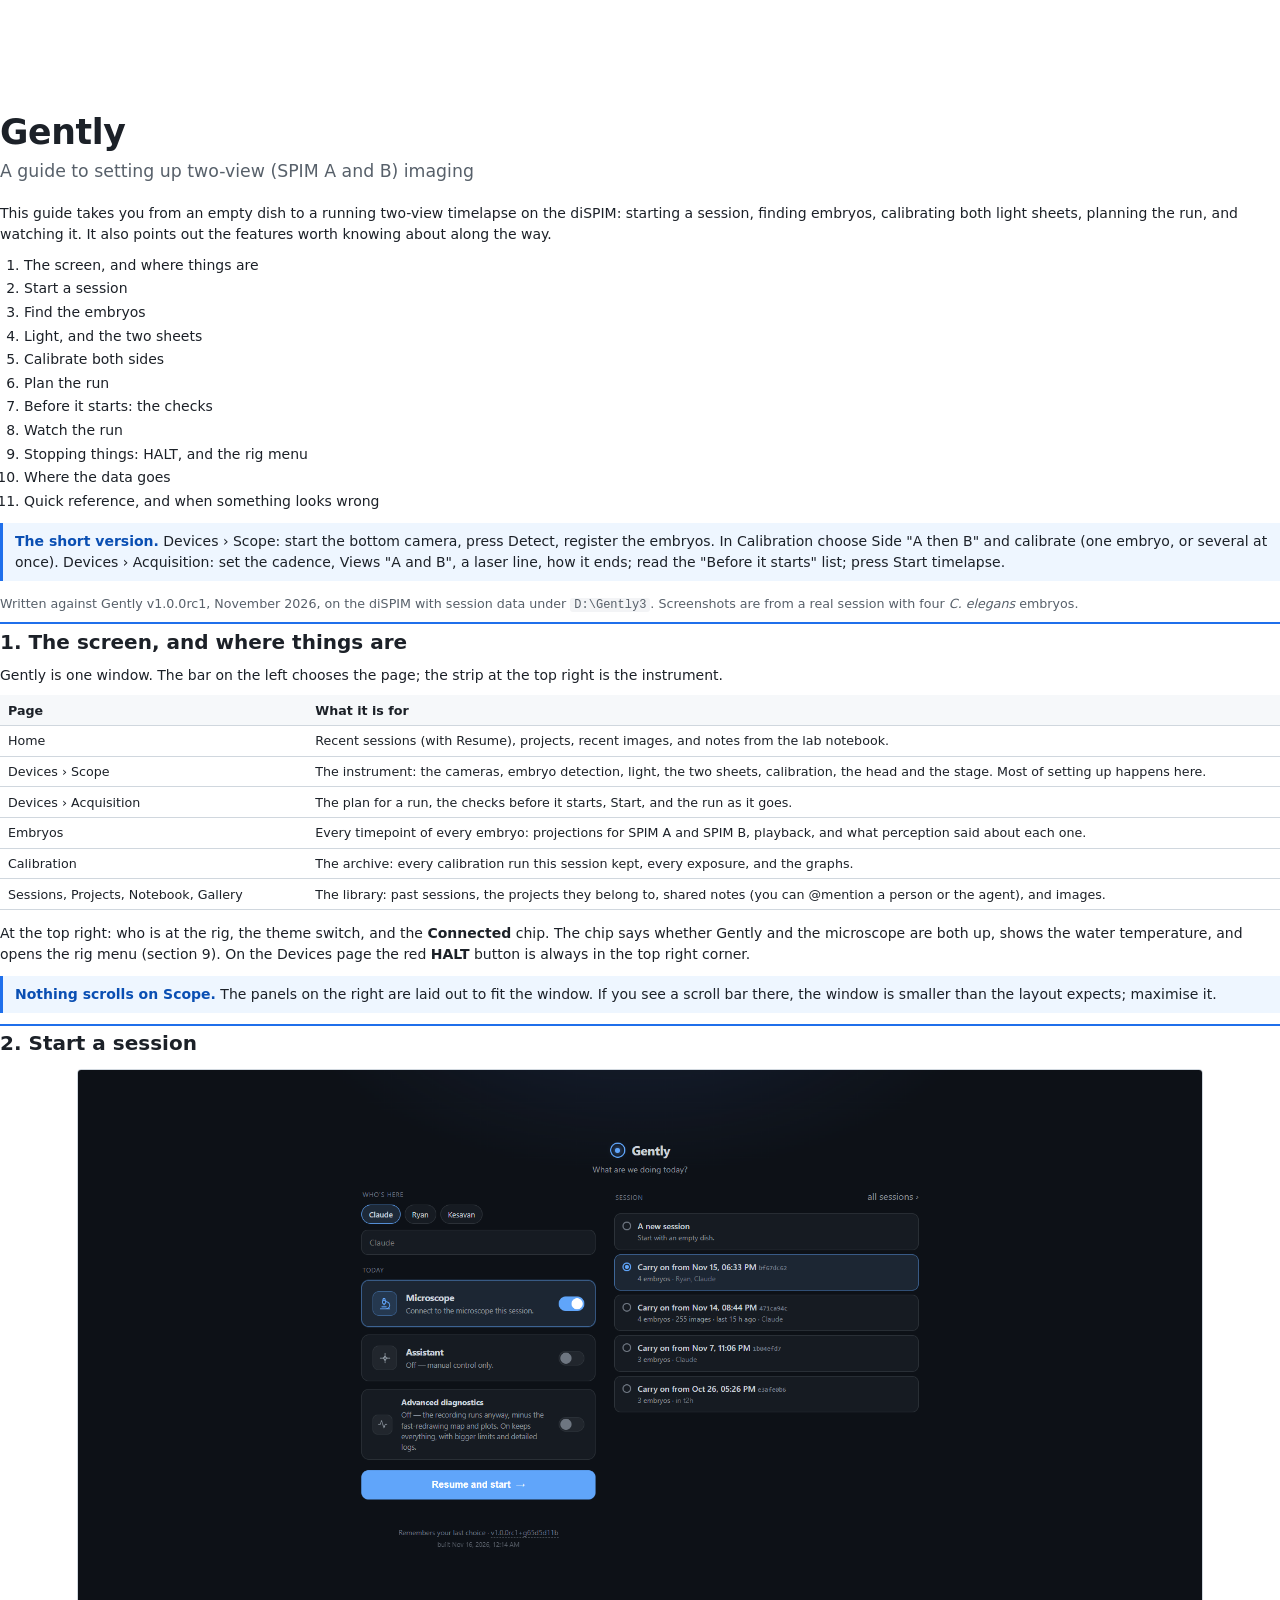
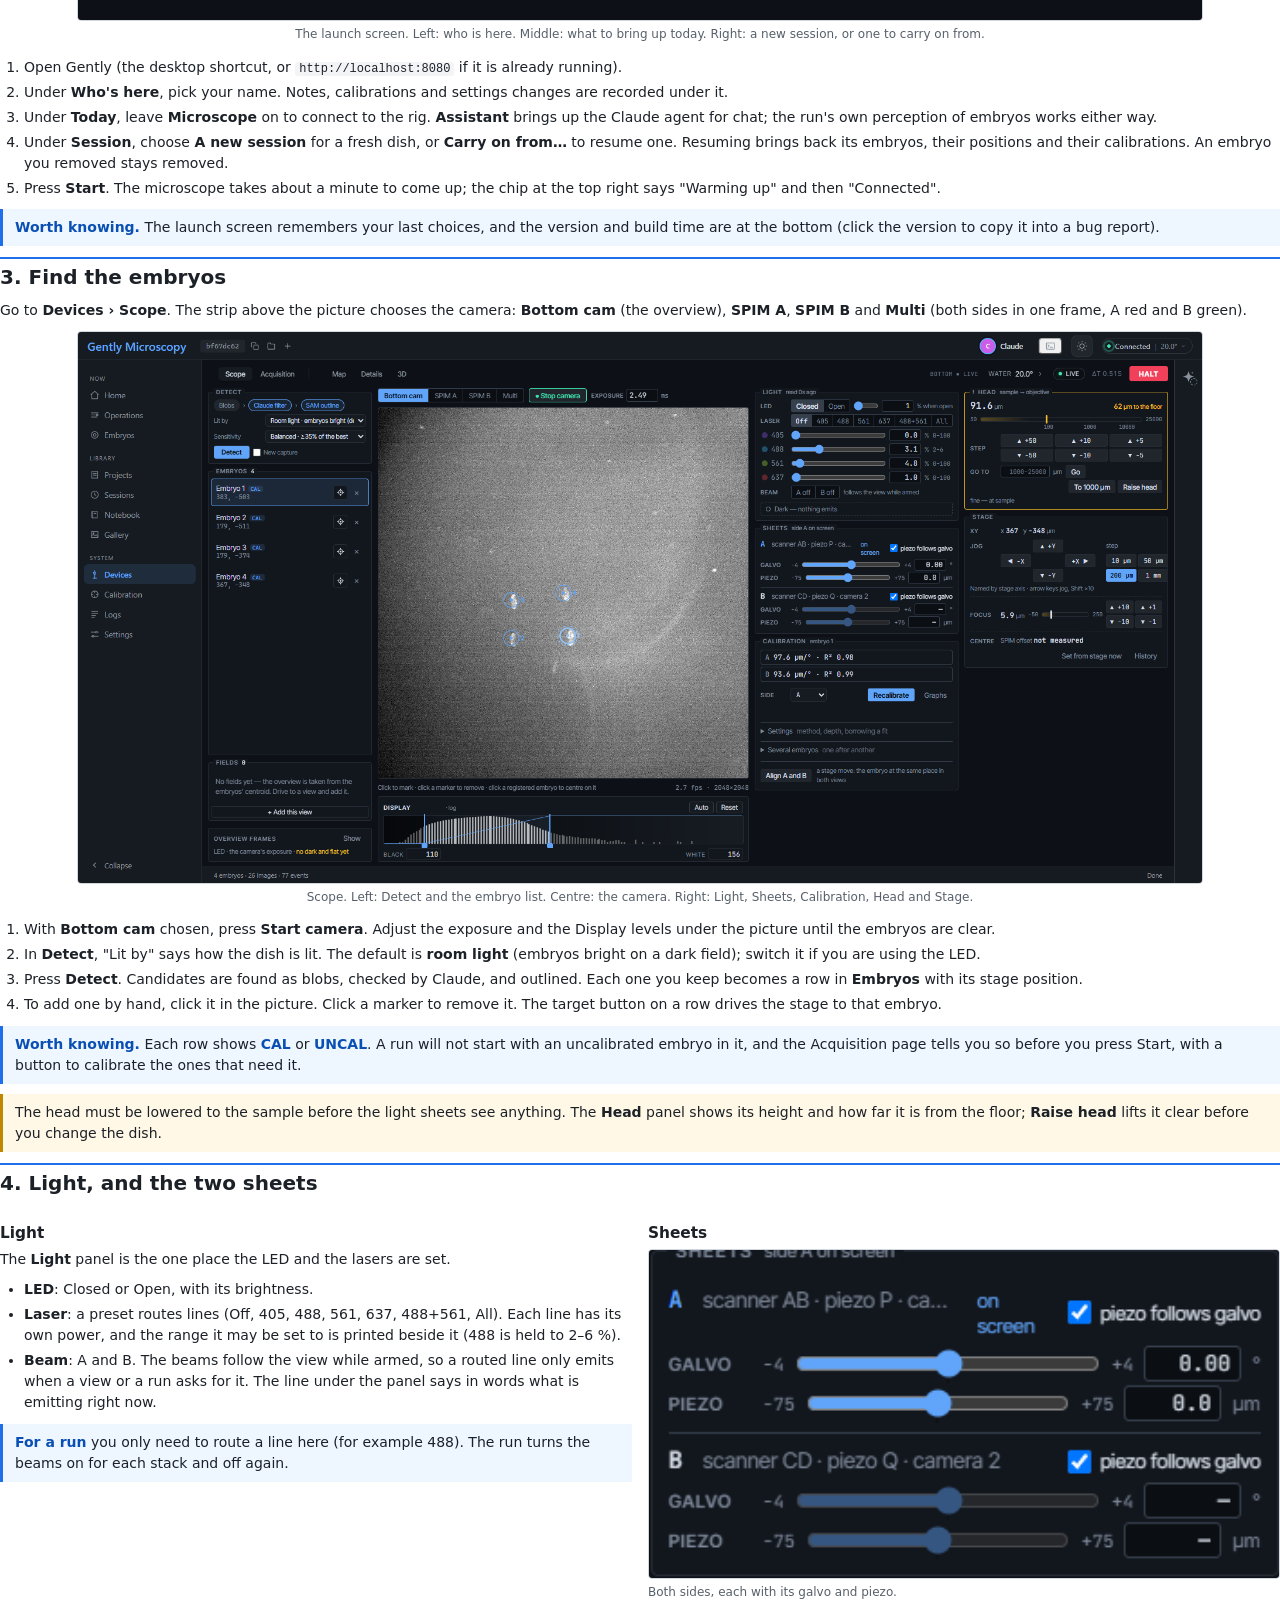
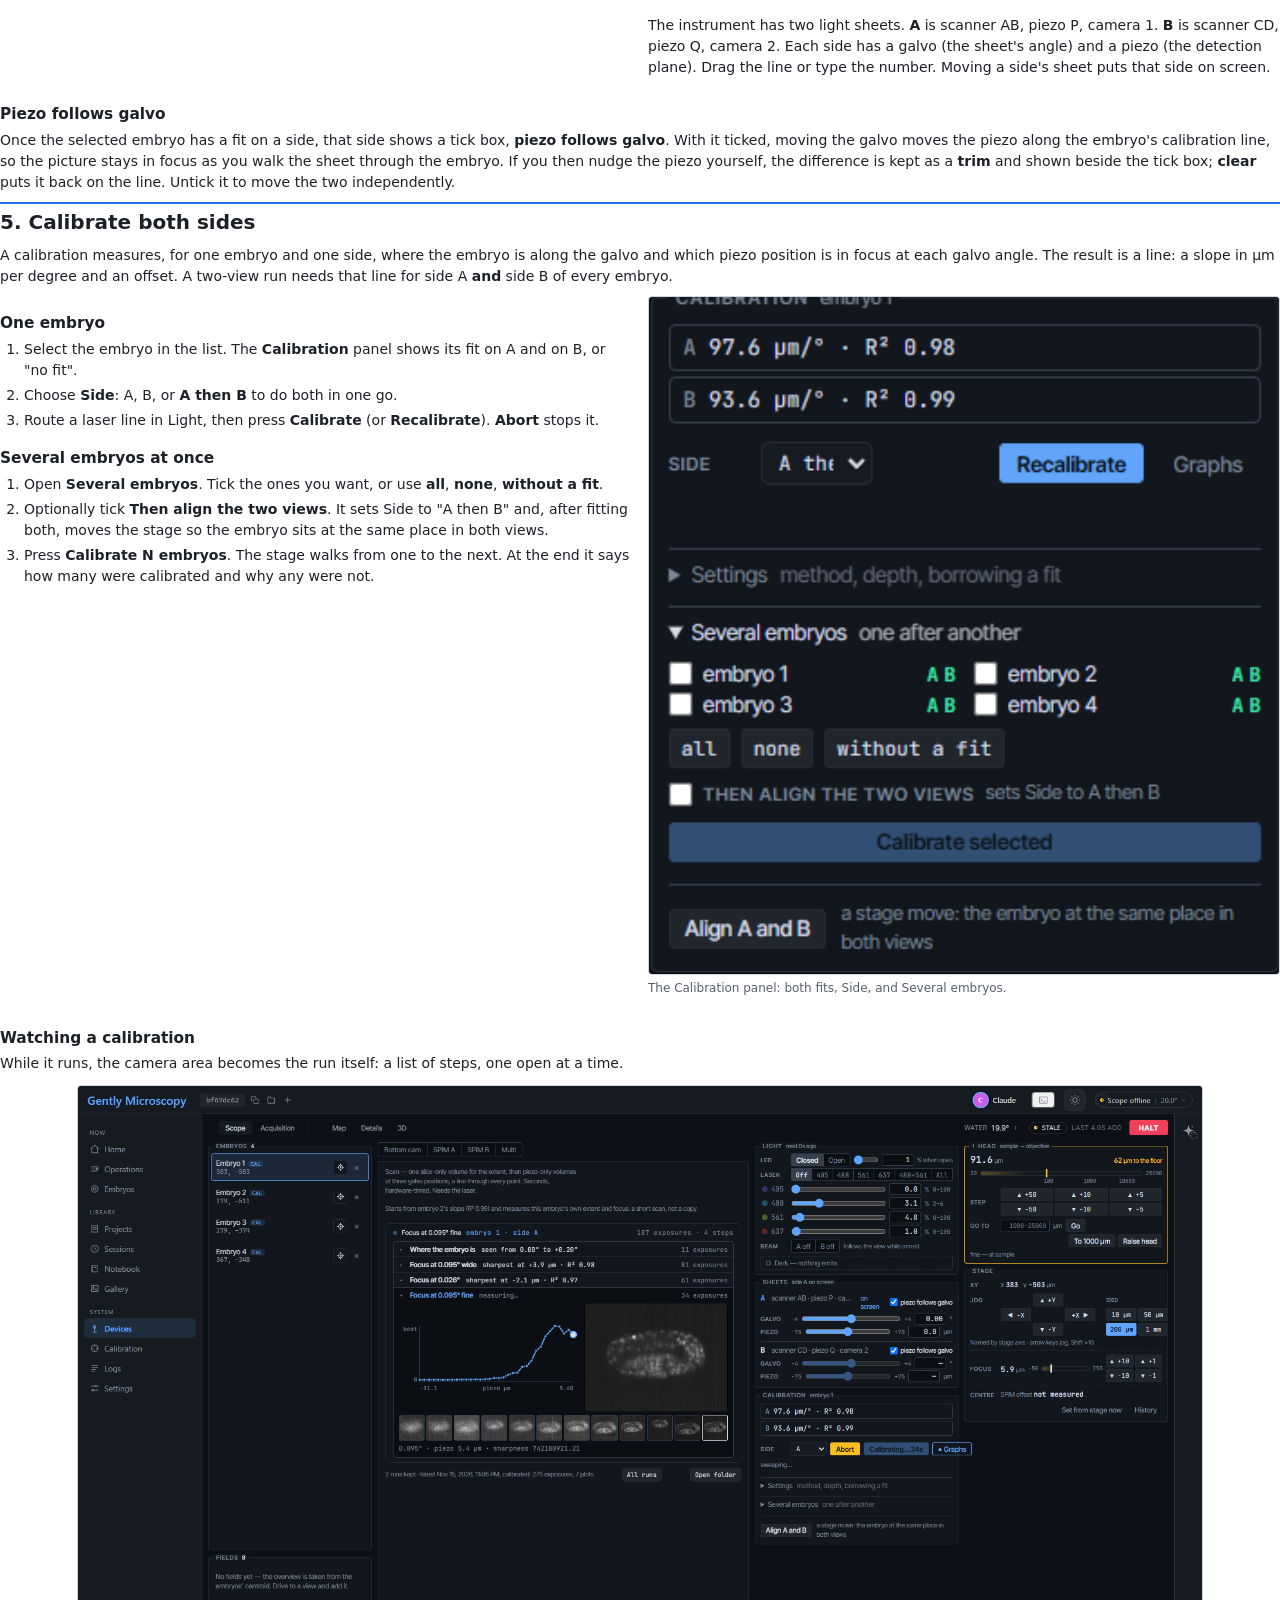
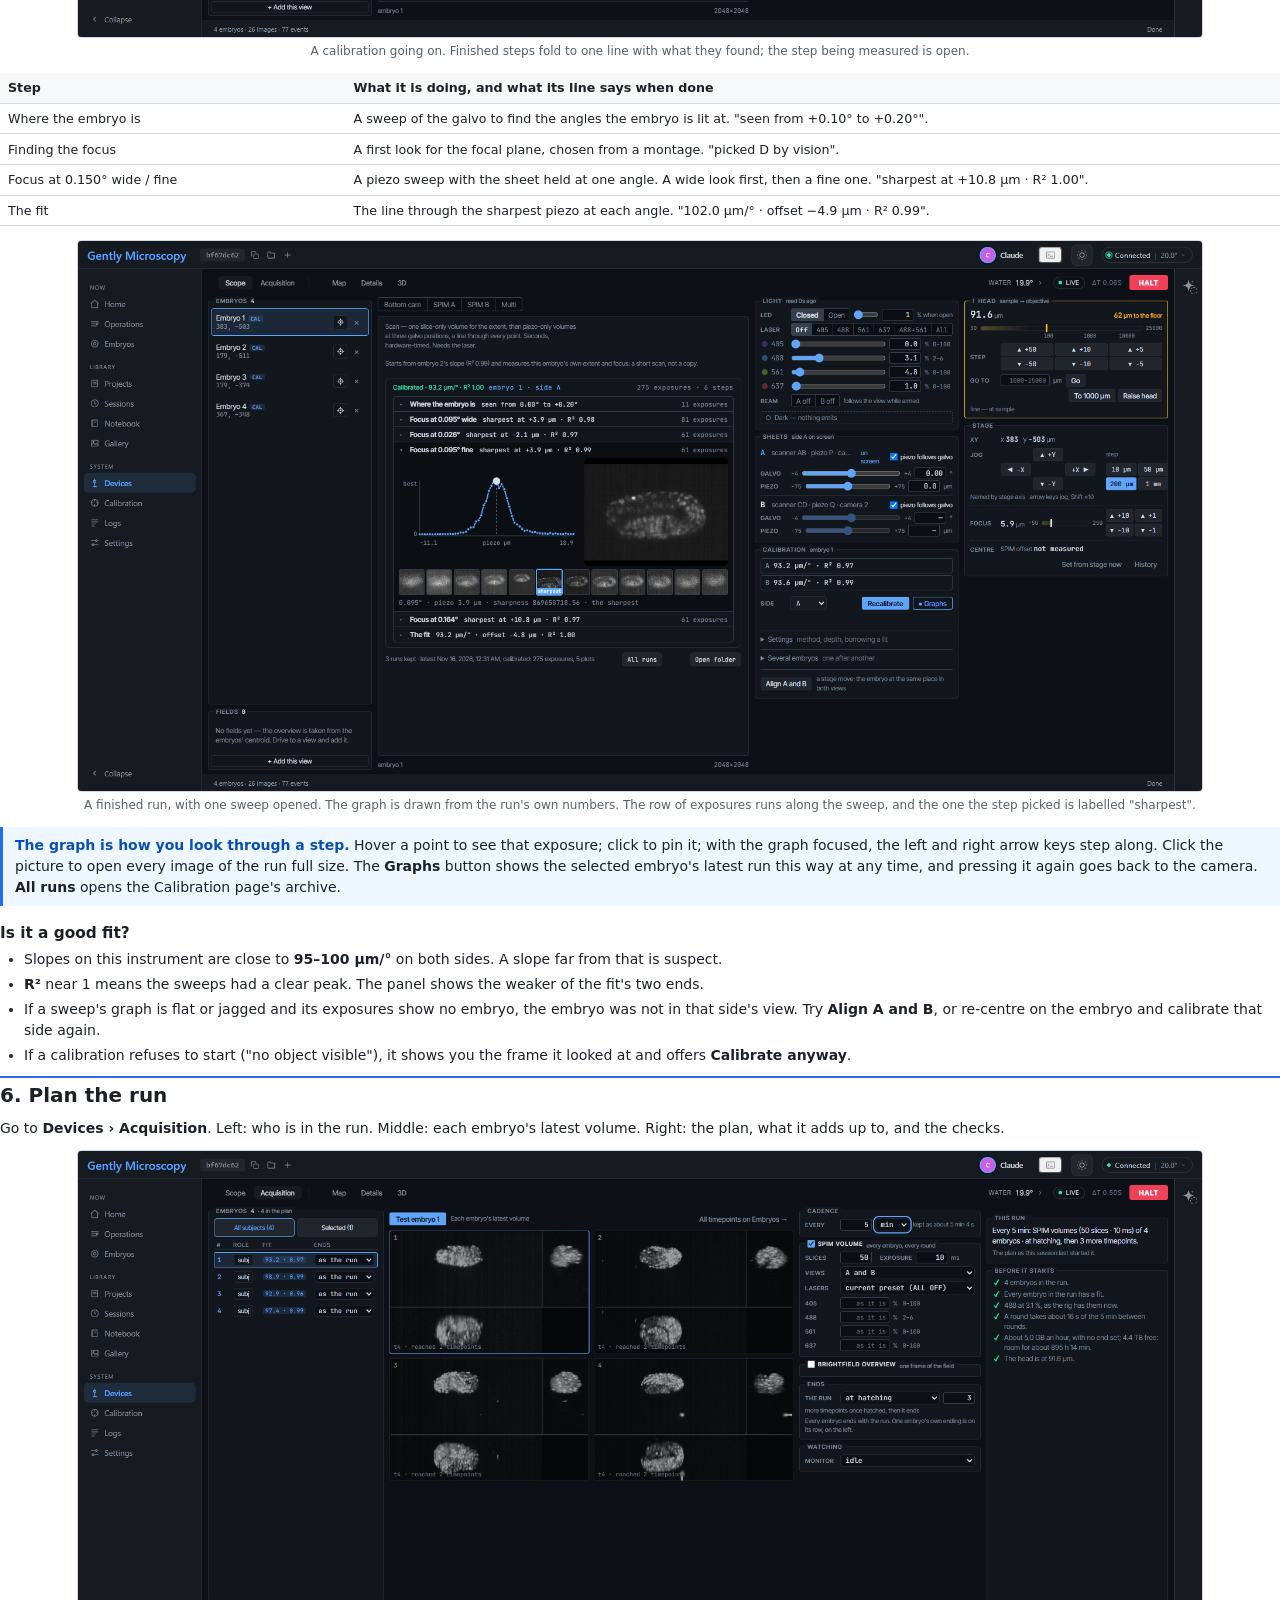
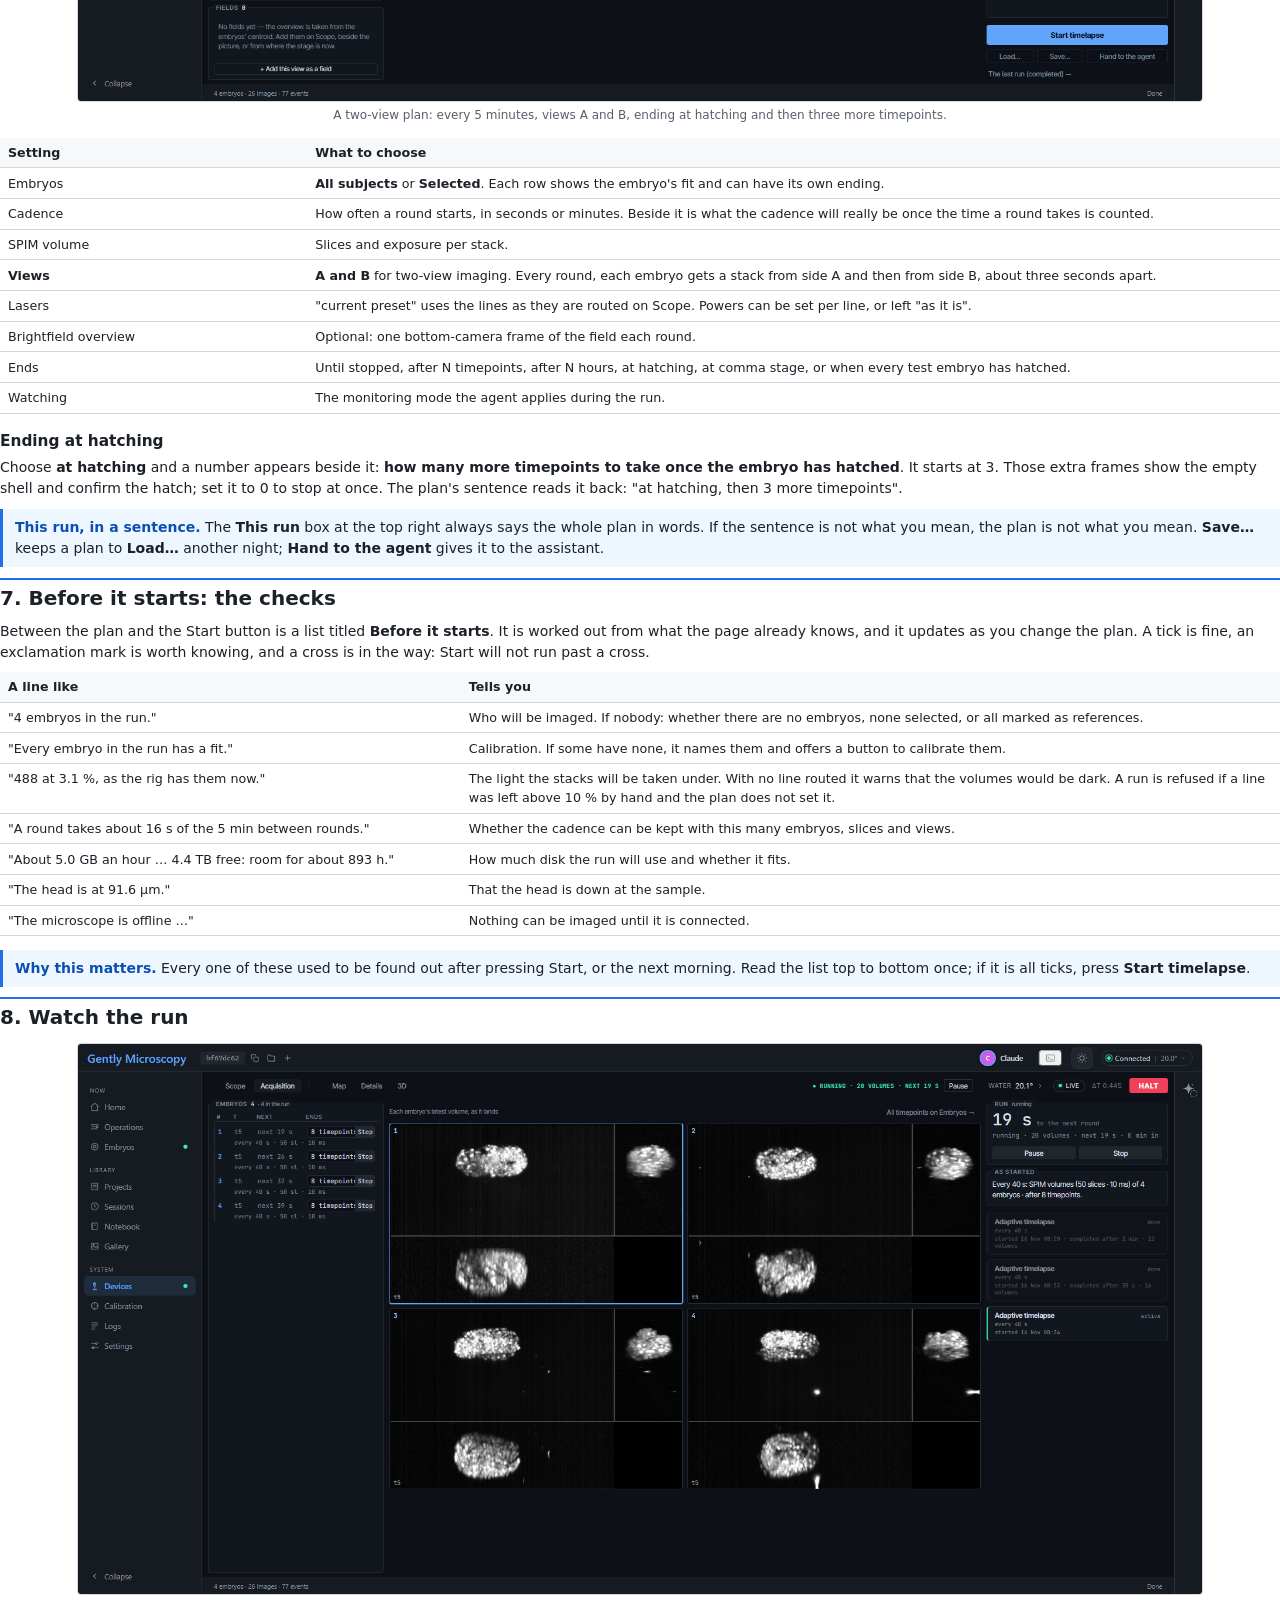
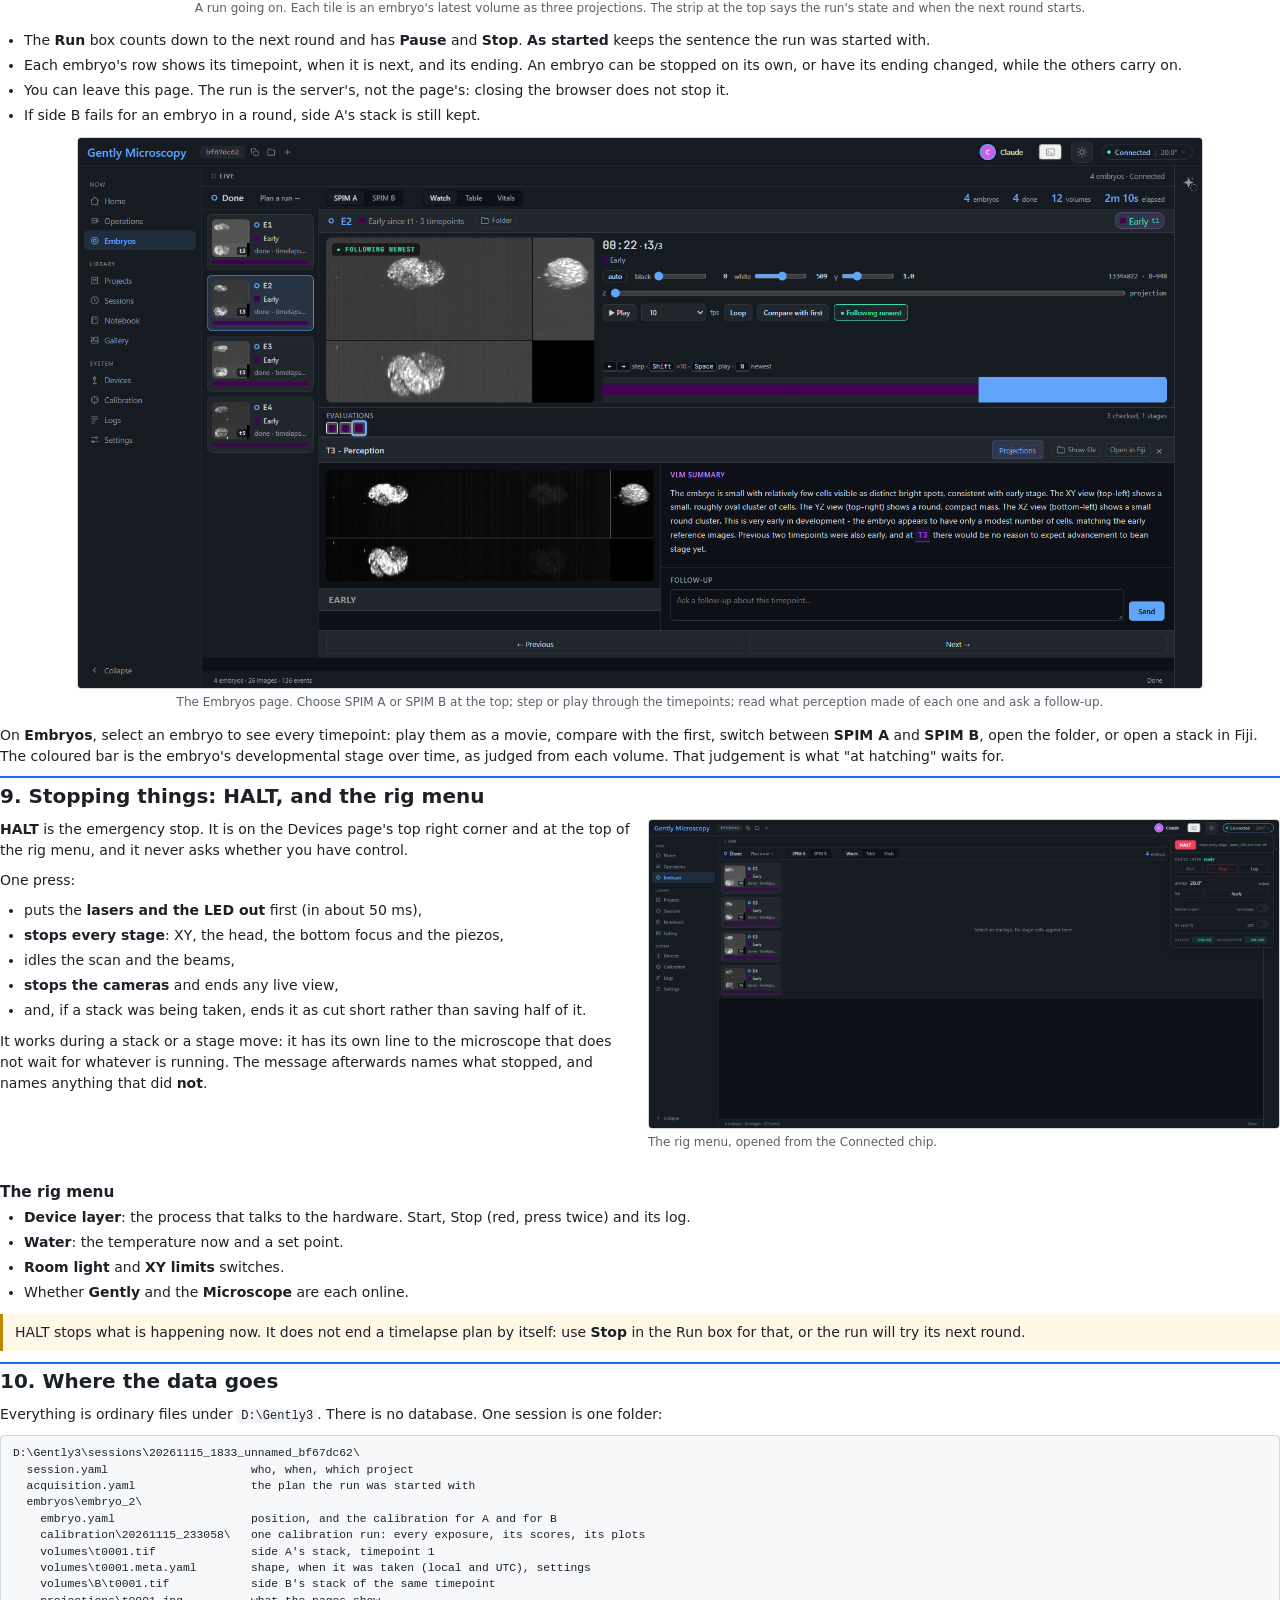
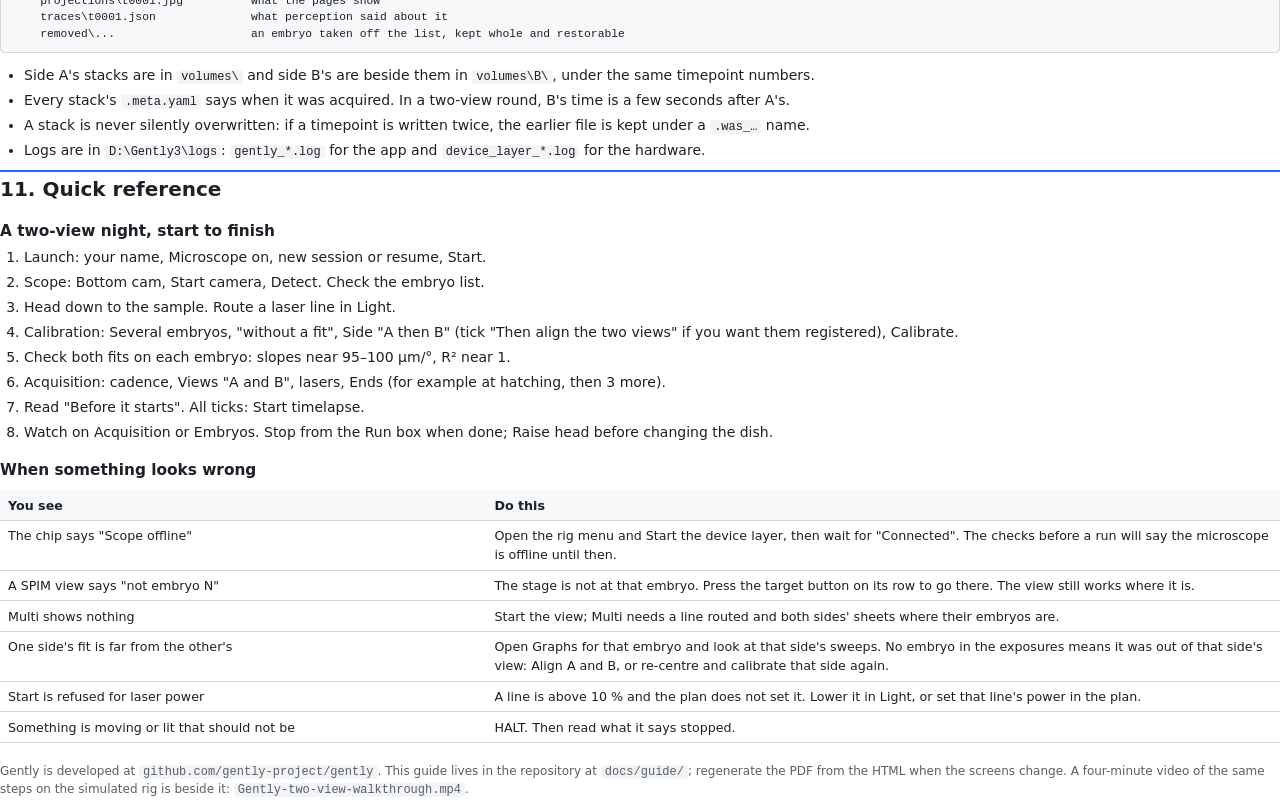
==== commit ddfdf688: "A video walkthrough of two-view imaging, and what recording it found docs/guide/Gently-two-view-walk" ====
--- a/docs/guide/gently-two-view-imaging-guide.html
+++ b/docs/guide/gently-two-view-imaging-guide.html
@@ -294,7 +294,7 @@
     <tr><td>Start is refused for laser power</td><td>A line is above 10 % and the plan does not set it. Lower it in Light, or set that line's power in the plan.</td></tr>
     <tr><td>Something is moving or lit that should not be</td><td>HALT. Then read what it says stopped.</td></tr>
   </table>
-  <p style="color:#57606a;font-size:9pt;margin-top:14pt">Gently is developed at <code>github.com/gently-project/gently</code>. This guide lives in the repository at <code>docs/guide/</code>; regenerate the PDF from the HTML when the screens change.</p>
+  <p style="color:#57606a;font-size:9pt;margin-top:14pt">Gently is developed at <code>github.com/gently-project/gently</code>. This guide lives in the repository at <code>docs/guide/</code>; regenerate the PDF from the HTML when the screens change. A four-minute video of the same steps on the simulated rig is beside it: <code>Gently-two-view-walkthrough.mp4</code>.</p>
 </section>
 
 </body>
